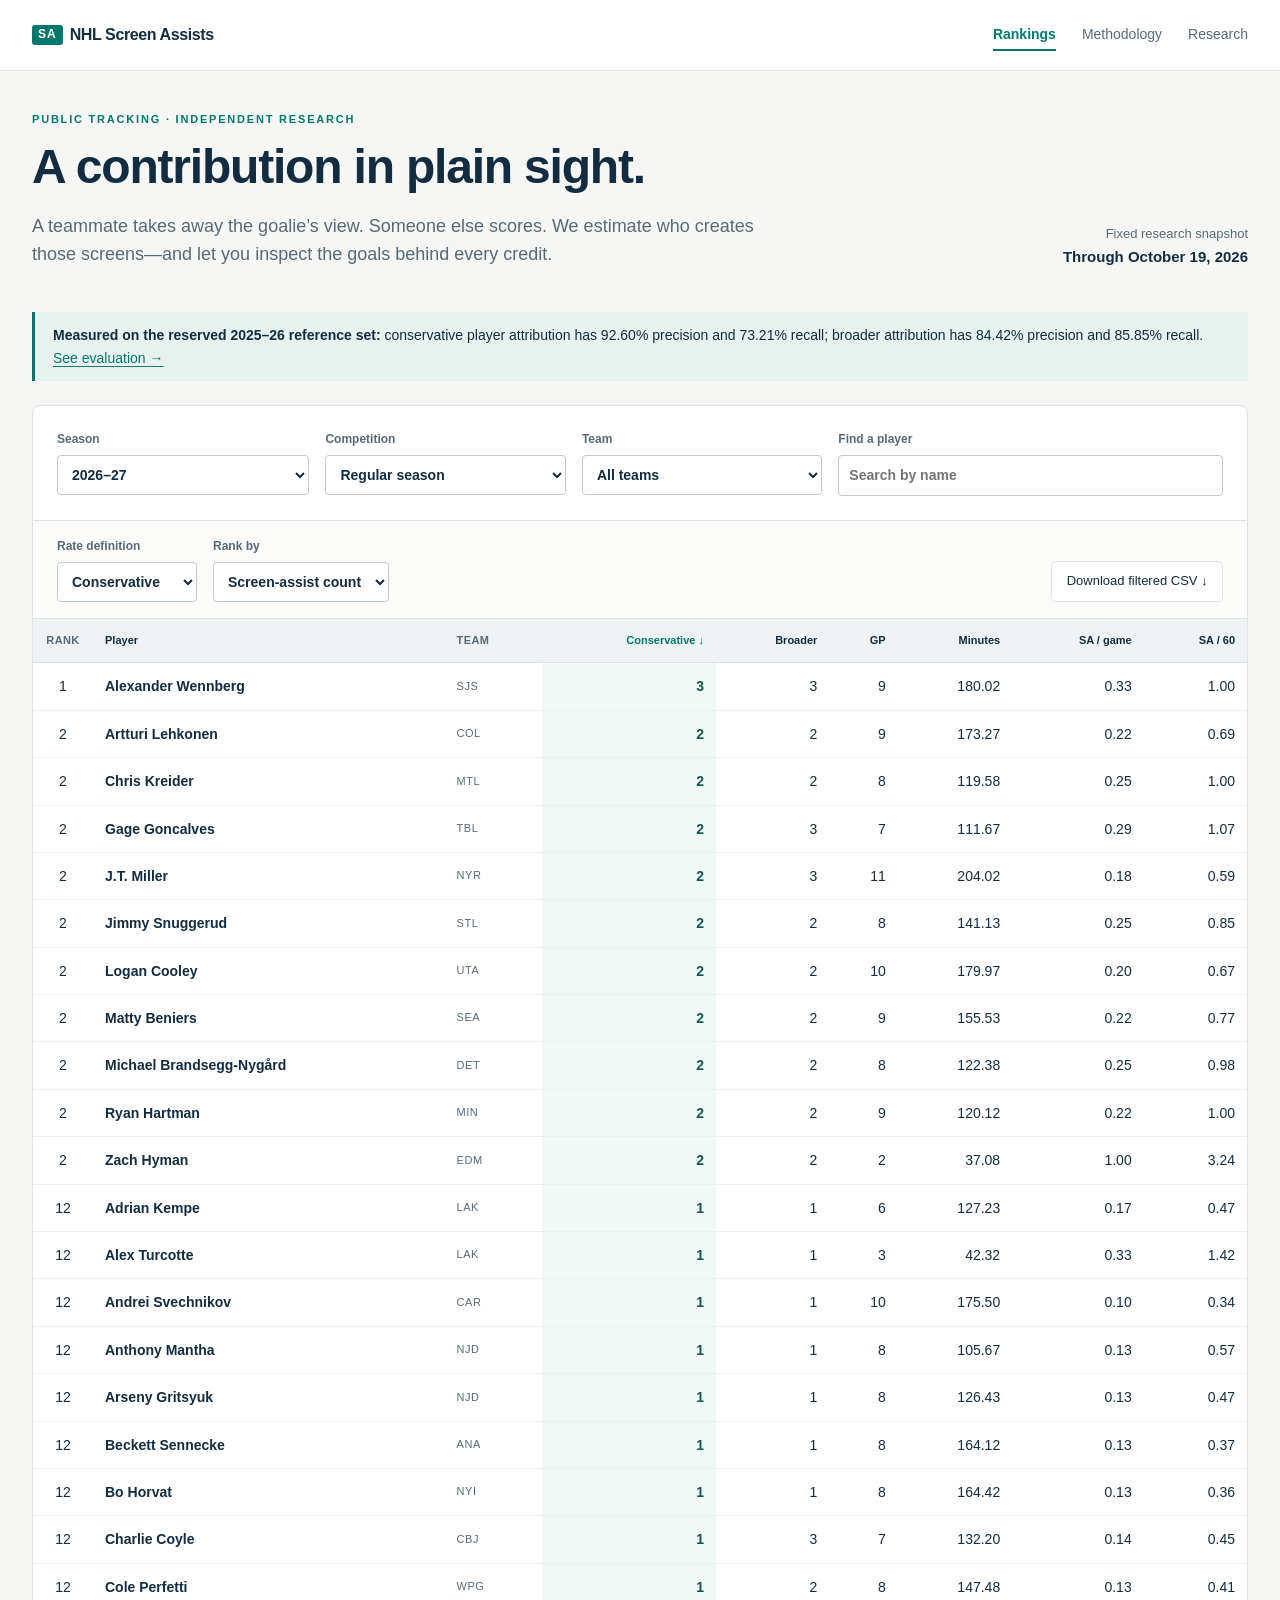
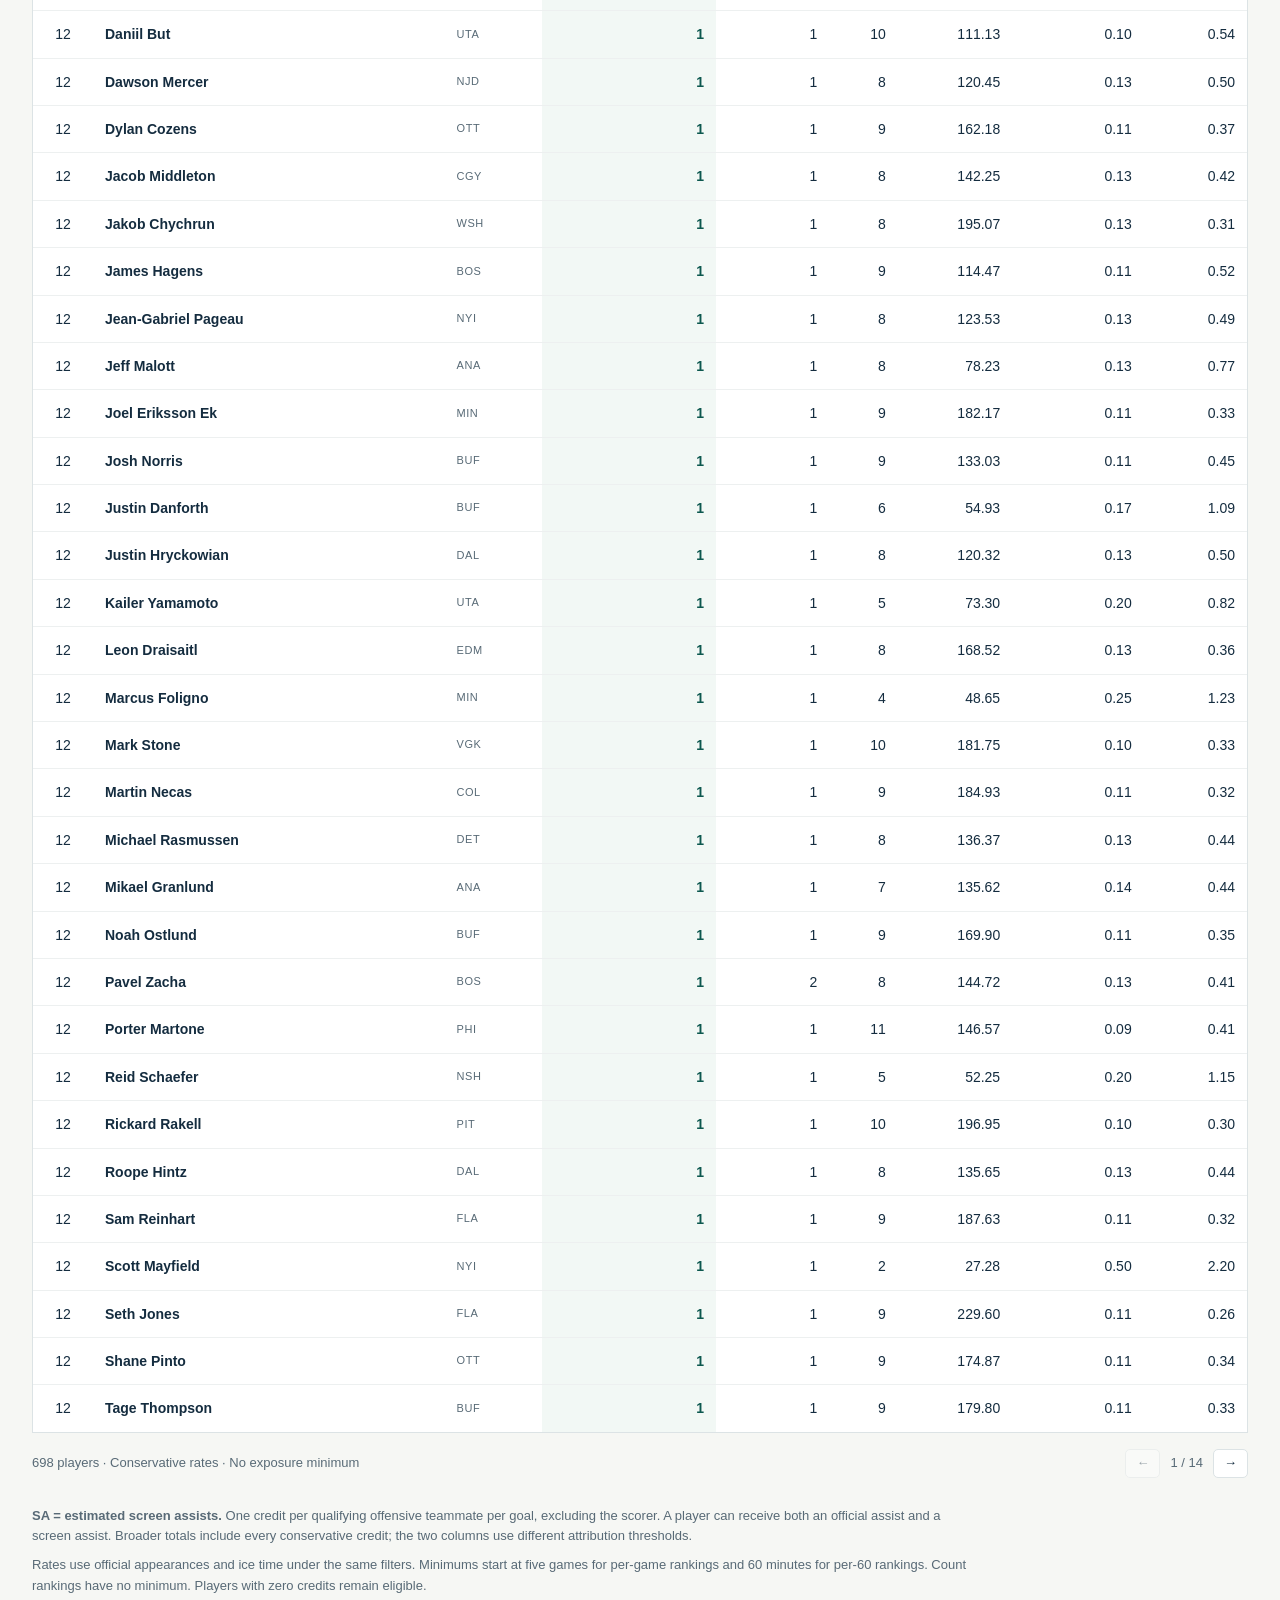
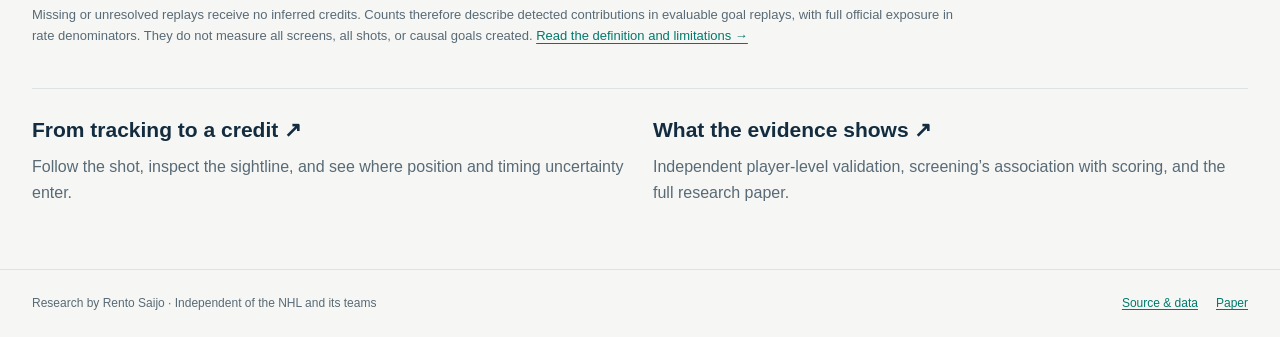
==== docs/index.html @ 74ac610b "Build ranking website" ====
<!doctype html>
<html lang="en">
<head>
  <meta charset="utf-8">
  <meta name="viewport" content="width=device-width, initial-scale=1">
  <title>NHL Screen Assists · Player rankings</title>
  <meta name="description" content="Estimated NHL screen assists, player rankings, animated goal replays, and independent research using public tracking.">
  <link rel="stylesheet" href="assets/style.css">
  <script src="assets/app.js" defer></script>
</head>
<body data-page="rankings">
  <a href="#main" class="skip">Skip to rankings</a>
  <header><div class="nav"><a class="brand" href="index.html"><span>SA</span>NHL Screen Assists</a><nav aria-label="Main"><a href="index.html" aria-current="page">Rankings</a><a href="methodology.html">Methodology</a><a href="research.html">Research</a></nav></div></header>
  <main id="main">
    <div class="hero"><div><p class="eyebrow">Public tracking · Independent research</p><h1>A contribution in plain sight.</h1><p class="intro">A teammate takes away the goalie’s view. Someone else scores. We estimate who creates those screens—and let you inspect the goals behind every credit.</p></div><div class="snapshot">Fixed research snapshot<strong>Through October 19, 2026</strong></div></div>
    <div class="evidence"><p id="performance">Loading measured attribution performance…</p></div>
    <section aria-label="Player rankings">
      <div class="filters">
        <label>Season<select id="season"><option value="20262027">2026–27</option><option value="20252026">2025–26</option><option value="20242025">2024–25</option><option value="20232024">2023–24</option><option value="all">All seasons</option></select></label>
        <label>Competition<select id="phase"><option value="2">Regular season</option><option value="3">Playoffs</option><option value="all">Both</option></select></label>
        <label>Team<select id="team"><option value="all">All teams</option></select></label>
        <label>Find a player<input id="search" type="search" placeholder="Search by name" autocomplete="off"></label>
      </div>
      <div class="ranking-tools">
        <label>Rate definition<select id="definition"><option value="conservative">Conservative</option><option value="broader">Broader</option></select></label>
        <label>Rank by<select id="metric"><option value="count">Screen-assist count</option><option value="per_game">Assists per game</option><option value="per60">Assists per 60 min</option></select></label>
        <label class="exposure-control" id="minimum-control" hidden><span id="minimum-label">Minimum games</span><input id="minimum" type="number" min="0" step="1" value="5"></label>
        <button id="download" class="download" disabled>Download filtered CSV ↓</button>
      </div>
      <div class="table-wrap"><table id="rankings">
        <caption class="skip">Estimated screen-assist rankings. Select a player to explore credited goals.</caption>
        <thead><tr><th scope="col">Rank</th><th scope="col"><button data-sort="name">Player</button></th><th scope="col">Team</th><th scope="col" aria-sort="descending"><button data-sort="conservative">Conservative</button></th><th scope="col"><button data-sort="broader">Broader</button></th><th scope="col"><button data-sort="games">GP</button></th><th scope="col"><button data-sort="seconds">Minutes</button></th><th scope="col"><button data-sort="per_game">SA / game</button></th><th scope="col"><button data-sort="per60">SA / 60</button></th></tr></thead>
        <tbody id="rows"><tr><td colspan="9" class="loading">Loading rankings…</td></tr></tbody>
      </table></div>
      <div class="table-bottom"><span id="result-count" aria-live="polite"></span><div class="pager"><button id="previous" aria-label="Previous page" disabled>←</button><span id="page-number"></span><button id="next" aria-label="Next page" disabled>→</button></div></div>
    </section>
    <div class="notes">
      <p><strong>SA = estimated screen assists.</strong> One credit per qualifying offensive teammate per goal, excluding the scorer. A player can receive both an official assist and a screen assist. Broader totals include every conservative credit; the two columns use different attribution thresholds.</p>
      <p>Rates use official appearances and ice time under the same filters. Minimums start at five games for per-game rankings and 60 minutes for per-60 rankings. Count rankings have no minimum. Players with zero credits remain eligible.</p>
      <p>Missing or unresolved replays receive no inferred credits. Counts therefore describe detected contributions in evaluable goal replays, with full official exposure in rate denominators. They do not measure all screens, all shots, or causal goals created. <a href="methodology.html">Read the definition and limitations →</a></p>
    </div>
    <div class="feature-links"><a href="methodology.html"><strong>From tracking to a credit ↗</strong><span>Follow the shot, inspect the sightline, and see where position and timing uncertainty enter.</span></a><a href="research.html"><strong>What the evidence shows ↗</strong><span>Independent player-level validation, screening’s association with scoring, and the full research paper.</span></a></div>
  </main>
  <footer><div class="footer-inner"><span>Research by Rento Saijo · Independent of the NHL and its teams</span><span><a href="https://github.com/RentoSaijo/NHL_ScreenAssists">Source &amp; data</a><a href="research.html#paper">Paper</a></span></div></footer>
</body>
</html>
---- docs/assets/style.css ----
:root { color-scheme: light; --ink: #142c3f; --muted: #586a76; --teal: #00796c; --pale: #e7f2ee; --line: #dce3e5; --paper: #f6f7f4; --orange: #b2671e; }
* { box-sizing: border-box; }
body { margin: 0; background: var(--paper); color: var(--ink); font: 16px/1.6 -apple-system, BlinkMacSystemFont, 'Segoe UI', sans-serif; }
a { color: var(--teal); text-underline-offset: .2em; }
button, input, select { font: inherit; }
button, select { cursor: pointer; }
button, .button { border: 1px solid var(--line); border-radius: 5px; padding: .55rem .9rem; background: white; color: var(--ink); text-decoration: none; }
button:hover, .button:hover { border-color: var(--teal); background: #f0f8f5; }
button:disabled { opacity: .4; cursor: default; }
:focus-visible { outline: 3px solid #5cae9e; outline-offset: 3px; }
.primary { background: var(--ink); color: white; border-color: var(--ink); }
.primary:hover { background: #244c64; color: white; }
header { border-bottom: 1px solid var(--line); background: white; }
.nav { max-width: 1280px; padding: 19px 32px; margin: auto; display: flex; justify-content: space-between; align-items: center; gap: 24px; }
.brand { text-decoration: none; color: var(--ink); font-weight: 750; letter-spacing: -.4px; white-space: nowrap; }
.brand span { display: inline-block; background: var(--teal); color: white; border-radius: 3px; padding: 0 6px; margin-right: 7px; font-size: 12px; letter-spacing: 1px; vertical-align: 2px; }
nav { display: flex; gap: 26px; }
nav a { color: var(--muted); font-size: 14px; text-decoration: none; padding: 4px 0; }
nav a[aria-current='page'] { color: var(--teal); border-bottom: 2px solid var(--teal); font-weight: 650; }
main { max-width: 1280px; margin: auto; padding: 40px 32px 64px; }
.eyebrow { text-transform: uppercase; letter-spacing: 1.8px; font-size: 11px; font-weight: 750; color: var(--teal); margin: 0 0 10px; }
h1, h2, h3 { line-height: 1.18; letter-spacing: -.025em; }
h1 { font-size: clamp(32px, 4vw, 48px); margin: 0 0 16px; font-weight: 720; }
h2 { font-size: 27px; margin: 44px 0 16px; }
h3 { font-size: 19px; margin: 28px 0 10px; }
p { margin: 0 0 18px; }
.intro { max-width: 740px; font-size: 18px; color: var(--muted); line-height: 1.6; }
.hero { display: flex; justify-content: space-between; align-items: flex-end; gap: 32px; margin-bottom: 25px; }
.snapshot { min-width: 170px; text-align: right; padding-bottom: 18px; color: var(--muted); font-size: 13px; }
.snapshot strong { display: block; color: var(--ink); font-size: 15px; }
.evidence { border-left: 3px solid var(--teal); padding: 12px 18px; background: var(--pale); font-size: 14px; margin: 24px 0; }
.evidence p { margin: 0; }
.filters { display: grid; grid-template-columns: 1.05fr 1fr 1fr 1.6fr; gap: 16px; padding: 24px; background: white; border: 1px solid var(--line); border-radius: 8px 8px 0 0; }
label { display: block; color: var(--muted); font-size: 12px; font-weight: 650; }
input:not([type='range']):not([type='checkbox']), select { display: block; width: 100%; margin-top: 6px; min-height: 40px; padding: 8px 10px; color: var(--ink); background: white; border: 1px solid #becbd1; border-radius: 4px; font-size: 14px; }
.ranking-tools { display: flex; flex-wrap: wrap; align-items: end; gap: 16px; padding: 16px 24px; background: #fcfdfb; border: 1px solid var(--line); border-top: 0; }
.ranking-tools label { min-width: 140px; }
.ranking-tools .exposure-control { min-width: 110px; max-width: 120px; }
.ranking-tools .download { margin-left: auto; font-size: 13px; }
.table-wrap { overflow-x: auto; border: 1px solid var(--line); border-top: 0; background: white; }
table { width: 100%; border-collapse: collapse; white-space: nowrap; font-size: 14px; font-variant-numeric: tabular-nums; }
th { font-size: 11px; letter-spacing: .4px; text-transform: uppercase; text-align: right; background: #eef2f2; color: var(--muted); padding: 13px 12px; border-bottom: 1px solid var(--line); }
th button { padding: 0; background: transparent; border: 0; font: inherit; border-radius: 0; }
th[aria-sort] button { color: var(--teal); }
th[aria-sort='descending'] button::after { content: ' ↓'; }
th[aria-sort='ascending'] button::after { content: ' ↑'; }
th:first-child, td:first-child { text-align: center; width: 60px; }
th:nth-child(2), td:nth-child(2), th:nth-child(3), td:nth-child(3) { text-align: left; }
td { padding: 12px; border-bottom: 1px solid #edf0f0; text-align: right; }
tr:last-child td { border-bottom: 0; }
tbody tr:hover { background: #f6faf8; }
td.credit { background: #f2f8f5; font-weight: 700; color: #0d584f; }
.player-link { color: var(--ink); font-weight: 650; border: 0; padding: 0; background: transparent; text-align: left; }
.player-link:hover { color: var(--teal); background: transparent; text-decoration: underline; }
.team { font-size: 11px; letter-spacing: .5px; color: var(--muted); }
.table-bottom { display: flex; justify-content: space-between; align-items: center; gap: 20px; margin: 16px 0 28px; color: var(--muted); font-size: 13px; }
.pager { display: flex; gap: 10px; align-items: center; white-space: nowrap; }
.pager button { padding: 3px 10px; }
.notes { color: var(--muted); font-size: 13px; max-width: 940px; }
.notes p { margin-bottom: 8px; }
.feature-links { display: grid; grid-template-columns: 1fr 1fr; gap: 26px; margin-top: 42px; padding-top: 24px; border-top: 1px solid var(--line); }
.feature-links a { text-decoration: none; color: var(--ink); }
.feature-links strong { display: block; font-size: 21px; margin-bottom: 7px; }
.feature-links span { color: var(--muted); }
footer { border-top: 1px solid var(--line); padding: 24px 32px; color: var(--muted); font-size: 12px; }
.footer-inner { max-width: 1216px; margin: auto; display: flex; flex-wrap: wrap; gap: 12px 24px; justify-content: space-between; }
.footer-inner a { margin-left: 18px; }
.reading { max-width: 940px; }
.reading .intro { max-width: 800px; }
.reading p, .reading li { line-height: 1.75; }
.reading li { margin: 7px 0; }
.reading figure { margin: 26px 0 38px; background: white; border: 1px solid var(--line); border-radius: 6px; padding: 20px; }
.reading figure img { display: block; width: 100%; height: auto; }
figcaption { color: var(--muted); font-size: 13px; margin-top: 15px; }
.equation { padding: 18px; border-left: 2px solid var(--teal); background: white; font: 18px/1.8 Georgia, serif; text-align: center; overflow-x: auto; }
.steps { display: grid; grid-template-columns: repeat(3, 1fr); gap: 20px; margin: 28px 0; }
.steps div { border-top: 2px solid var(--teal); padding-top: 15px; }
.steps strong { display: block; margin-bottom: 8px; }
.steps p { font-size: 14px; color: var(--muted); }
.stat-row { display: grid; grid-template-columns: repeat(3, 1fr); gap: 24px; margin: 28px 0; border-top: 1px solid var(--line); border-bottom: 1px solid var(--line); padding: 24px 0; }
.stat-row strong { font-size: 32px; display: block; letter-spacing: -1px; line-height: 1.4; }
.stat-row span { display: block; font-size: 13px; color: var(--muted); }
.paper-links { display: flex; flex-wrap: wrap; gap: 12px; margin: 25px 0; }
.compact th, .compact td { white-space: normal; text-transform: none; letter-spacing: 0; text-align: left; font-size: 13px; }
.compact th:first-child, .compact td:first-child { width: auto; }
details { border-top: 1px solid var(--line); padding: 18px 0; }
summary { cursor: pointer; font-weight: 650; }
details > p, details > div { margin-top: 14px; }
.loading, .error { padding: 36px 20px; text-align: center; color: var(--muted); }
.error { color: #9d3d32; }
[hidden] { display: none !important; }
dialog { width: min(1180px, calc(100% - 36px)); max-height: calc(100dvh - 40px); border: 0; padding: 0; border-radius: 10px; color: var(--ink); box-shadow: 0 20px 80px #142c3f55; }
dialog::backdrop { background: #0a1b29b8; }
.dialog-head { display: flex; justify-content: space-between; align-items: start; gap: 18px; padding: 22px 26px 16px; border-bottom: 1px solid var(--line); }
.dialog-head h2 { margin: 0 0 5px; font-size: 26px; }
.dialog-head p { font-size: 13px; color: var(--muted); margin: 0; }
.close { font-size: 22px; line-height: 1; padding: 7px 11px; }
.explorer { display: grid; grid-template-columns: 300px 1fr; min-height: 480px; }
.goal-list { max-height: 650px; overflow: auto; border-right: 1px solid var(--line); padding: 10px; }
.goal-item { display: block; width: 100%; text-align: left; border: 0; padding: 12px; font-size: 13px; margin-bottom: 4px; }
.goal-item[aria-pressed='true'] { background: var(--pale); box-shadow: inset 3px 0 var(--teal); }
.goal-item strong { display: block; font-size: 14px; margin-bottom: 4px; }
.goal-item span { display: block; color: var(--muted); }
.badge { display: inline-block !important; border-radius: 3px; font-size: 10px; padding: 1px 5px; background: #e3efea; color: #136657 !important; margin-top: 5px; font-weight: 650; }
.badge.broad { background: #fcf0da; color: #92551c !important; }
.replay { padding: 18px 24px 24px; min-width: 0; }
.replay h3 { font-size: 17px; margin: 0 0 2px; }
.replay-subtitle { font-size: 12px; color: var(--muted); margin-bottom: 10px; }
.canvas-frame { background: #f8faf9; border: 1px solid var(--line); border-radius: 6px; overflow: hidden; }
canvas { display: block; width: 100%; aspect-ratio: 1.55; }
.controls { display: flex; align-items: center; gap: 12px; margin-top: 14px; }
.controls button { min-width: 64px; padding: 5px 8px; font-size: 13px; }
.controls input[type='range'] { flex: 1; min-width: 40px; accent-color: var(--teal); }
.controls select { width: 72px; min-height: 32px; margin: 0; padding: 4px; font-size: 12px; }
.replay-options { display: flex; align-items: center; justify-content: space-between; gap: 14px; margin-top: 12px; }
.replay-options label { font-size: 12px; display: inline-flex; align-items: center; gap: 5px; }
.replay-time { font-size: 12px; font-variant-numeric: tabular-nums; }
.legend { display: flex; flex-wrap: wrap; gap: 8px 18px; font-size: 11px; color: var(--muted); margin: 12px 0 9px; }
.legend i { display: inline-block; width: 8px; height: 8px; border-radius: 50%; margin-right: 5px; background: var(--teal); }
.legend .selected { background: var(--orange); }
.legend .defender { background: #85959f; }
.legend .puck { background: #101b23; }
.replay-caption { font-size: 11px; color: var(--muted); line-height: 1.6; margin-bottom: 10px; }
.replay-links { display: flex; gap: 18px; font-size: 12px; }
.example-buttons { display: flex; flex-wrap: wrap; gap: 10px; margin: 22px 0; }
.example-buttons button { text-align: left; font-size: 14px; }
.skip { position: absolute; left: 15px; top: -100px; background: white; padding: 8px; z-index: 20; }
.skip:focus { top: 10px; }
@media (max-width: 800px) {
  .nav { padding: 16px 20px; flex-wrap: wrap; gap: 10px; }
  nav { gap: 22px; }
  main { padding: 30px 20px 45px; }
  .hero { display: block; }
  .snapshot { text-align: left; padding: 0; margin: 8px 0 22px; }
  .snapshot strong { display: inline; margin-left: 8px; }
  .filters { grid-template-columns: 1fr 1fr; padding: 18px; gap: 14px; }
  .ranking-tools { padding: 15px 18px; gap: 12px; }
  .ranking-tools label { min-width: 130px; flex: 1; }
  .ranking-tools .download { margin-left: 0; }
  .explorer { grid-template-columns: 1fr; }
  .goal-list { max-height: 190px; border-right: 0; border-bottom: 1px solid var(--line); display: flex; gap: 5px; overflow-x: auto; }
  .goal-item { min-width: 220px; max-width: 260px; }
  .replay { padding: 16px; }
  .dialog-head { padding: 18px; }
  dialog { width: calc(100% - 16px); max-height: calc(100dvh - 20px); }
  .steps { grid-template-columns: 1fr; gap: 8px; }
  .stat-row { gap: 15px; }
  .stat-row strong { font-size: 26px; }
  .feature-links { grid-template-columns: 1fr; gap: 25px; }
}
@media (max-width: 480px) {
  h1 { font-size: 34px; }
  .intro { font-size: 16px; }
  .nav { gap: 12px; }
  nav { width: 100%; }
  .filters { gap: 12px; padding: 14px; }
  .filters label:last-child { grid-column: 1 / -1; }
  .table-bottom { align-items: start; flex-direction: column; gap: 10px; }
  th, td { padding: 12px 10px; }
  th:nth-child(2), td:nth-child(2) { position: sticky; left: 0; background: white; z-index: 1; }
  th:nth-child(2) { background: #eef2f2; }
  .stat-row { grid-template-columns: 1fr; gap: 14px; }
  .stat-row strong { display: inline; margin-right: 12px; }
  .stat-row span { display: inline; }
  .reading figure { padding: 8px; }
  canvas { aspect-ratio: 1.12; }
  .controls { gap: 6px; }
  .replay-options { flex-wrap: wrap; gap: 6px; }
}
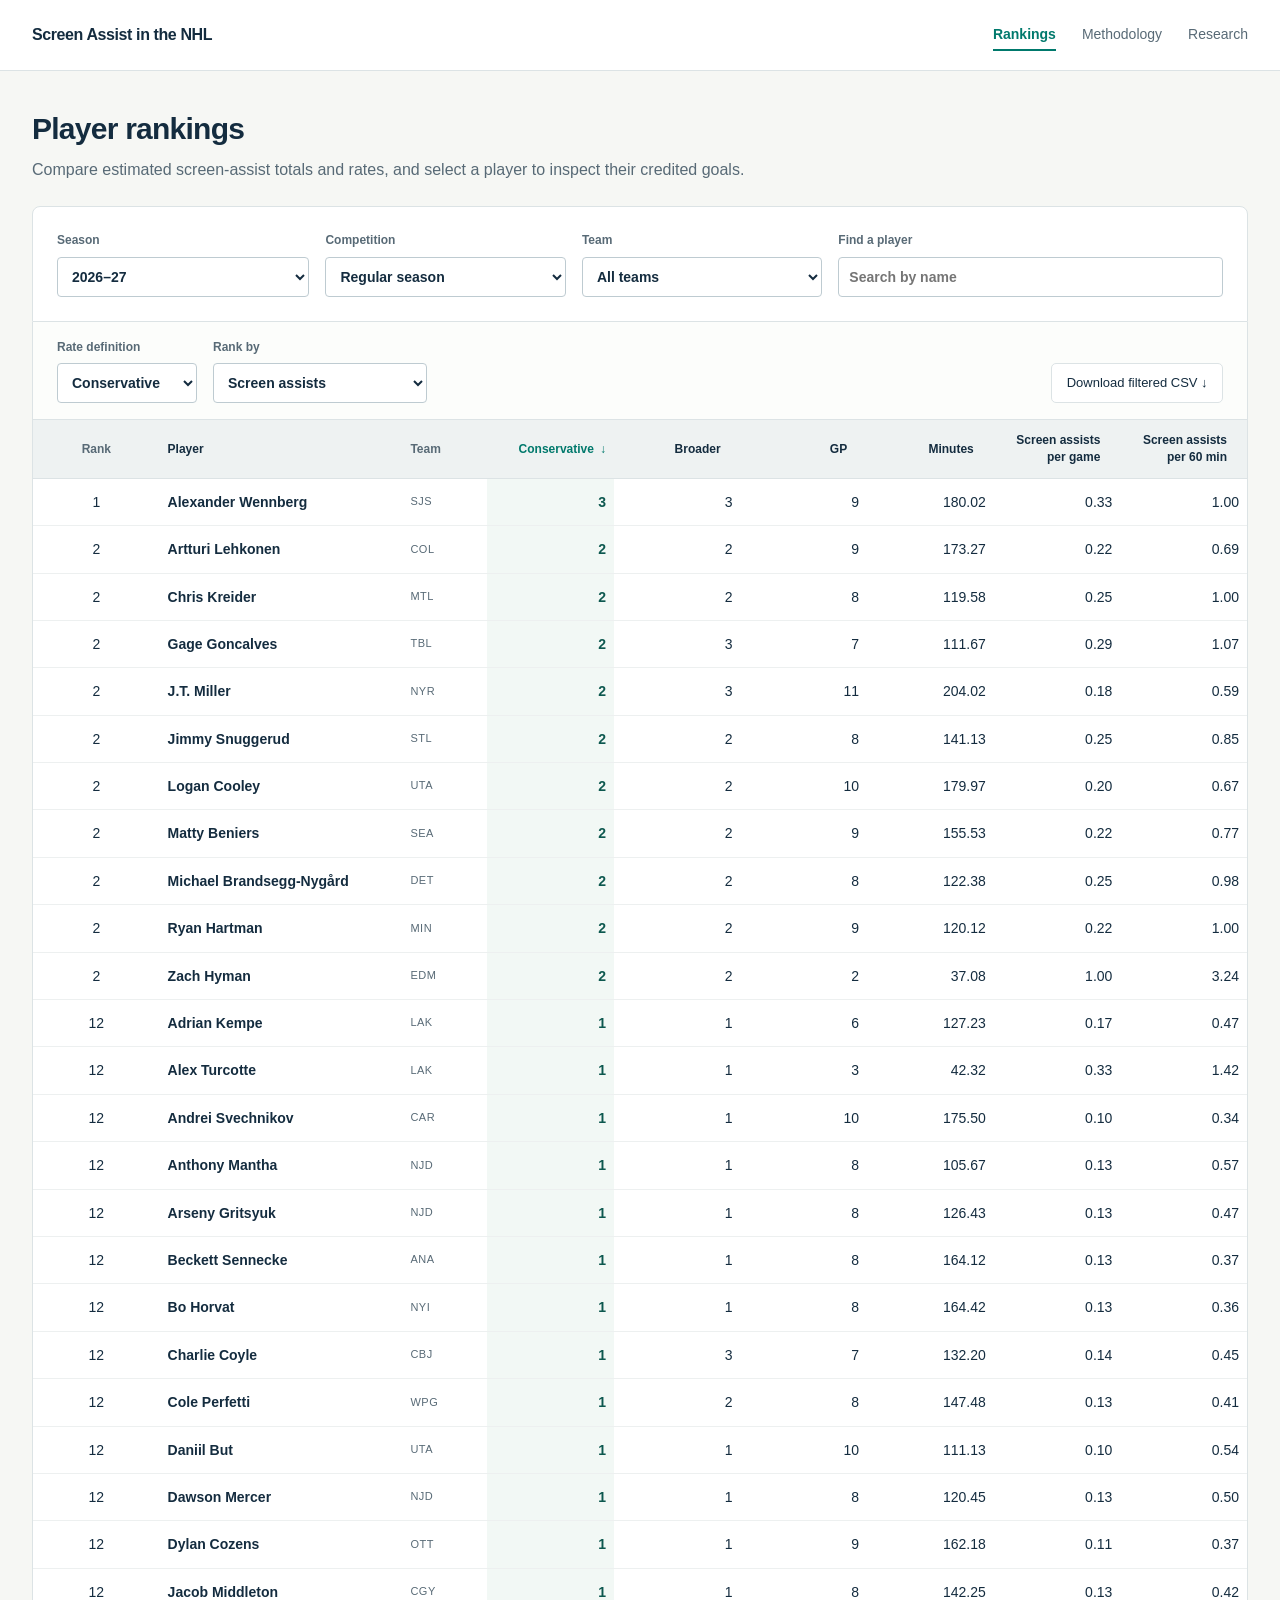
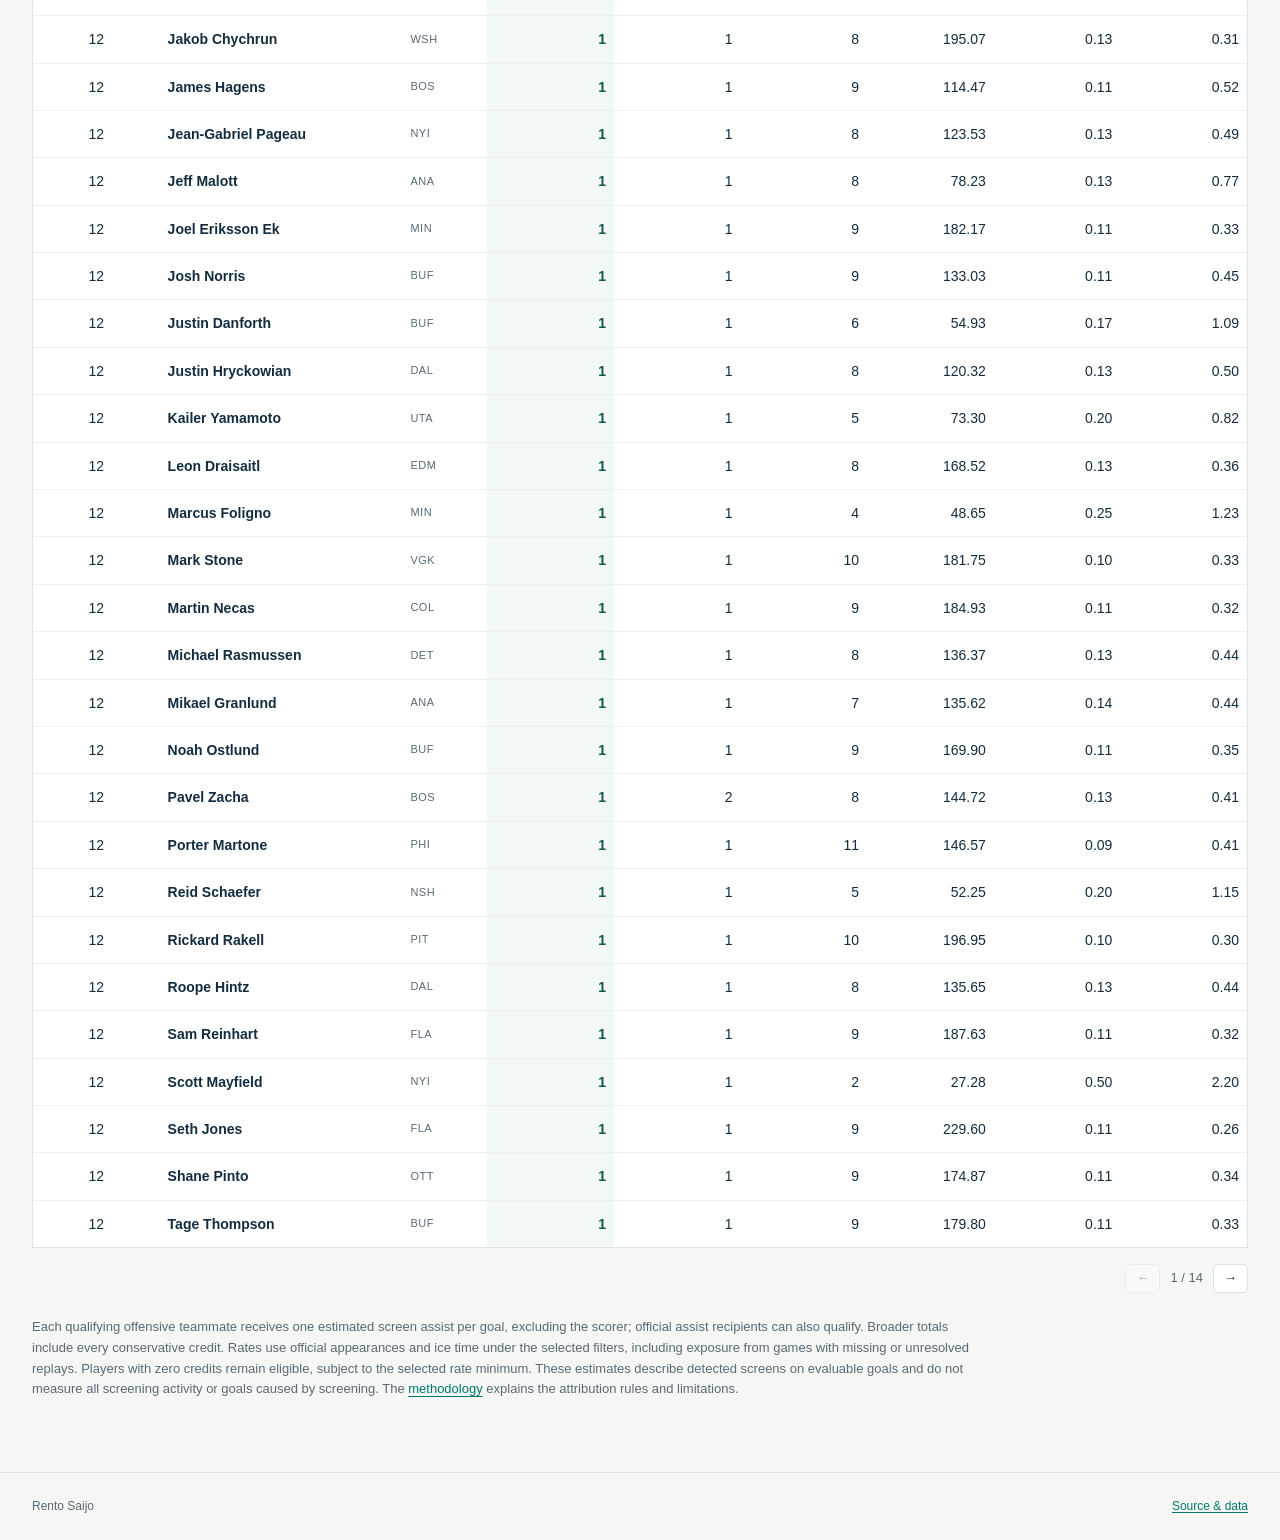
==== commit 2384c915: "Simplify website presentation" ====
--- a/docs/index.html
+++ b/docs/index.html
@@ -3,17 +3,17 @@
 <head>
   <meta charset="utf-8">
   <meta name="viewport" content="width=device-width, initial-scale=1">
-  <title>NHL Screen Assists · Player rankings</title>
-  <meta name="description" content="Estimated NHL screen assists, player rankings, animated goal replays, and independent research using public tracking.">
+  <title>Player rankings · Screen Assist in the NHL</title>
+  <meta name="description" content="Estimated NHL screen assists with conservative and broader totals, playing-time rates, and animated goal replays.">
   <link rel="stylesheet" href="assets/style.css">
   <script src="assets/app.js" defer></script>
 </head>
 <body data-page="rankings">
   <a href="#main" class="skip">Skip to rankings</a>
-  <header><div class="nav"><a class="brand" href="index.html"><span>SA</span>NHL Screen Assists</a><nav aria-label="Main"><a href="index.html" aria-current="page">Rankings</a><a href="methodology.html">Methodology</a><a href="research.html">Research</a></nav></div></header>
+  <header><div class="nav"><a class="brand" href="index.html">Screen Assist in the NHL</a><nav aria-label="Main"><a href="index.html" aria-current="page">Rankings</a><a href="methodology.html">Methodology</a><a href="research.html">Research</a></nav></div></header>
   <main id="main">
-    <div class="hero"><div><p class="eyebrow">Public tracking · Independent research</p><h1>A contribution in plain sight.</h1><p class="intro">A teammate takes away the goalie’s view. Someone else scores. We estimate who creates those screens—and let you inspect the goals behind every credit.</p></div><div class="snapshot">Fixed research snapshot<strong>Through October 19, 2026</strong></div></div>
-    <div class="evidence"><p id="performance">Loading measured attribution performance…</p></div>
+    <h1>Player rankings</h1>
+    <p class="intro">Compare estimated screen-assist totals and rates, and select a player to inspect their credited goals.</p>
     <section aria-label="Player rankings">
       <div class="filters">
         <label>Season<select id="season"><option value="20262027">2026–27</option><option value="20252026">2025–26</option><option value="20242025">2024–25</option><option value="20232024">2023–24</option><option value="all">All seasons</option></select></label>
@@ -23,24 +23,22 @@
       </div>
       <div class="ranking-tools">
         <label>Rate definition<select id="definition"><option value="conservative">Conservative</option><option value="broader">Broader</option></select></label>
-        <label>Rank by<select id="metric"><option value="count">Screen-assist count</option><option value="per_game">Assists per game</option><option value="per60">Assists per 60 min</option></select></label>
+        <label>Rank by<select id="metric"><option value="count">Screen assists</option><option value="per_game">Screen assists per game</option><option value="per60">Screen assists per 60 min</option></select></label>
         <label class="exposure-control" id="minimum-control" hidden><span id="minimum-label">Minimum games</span><input id="minimum" type="number" min="0" step="1" value="5"></label>
         <button id="download" class="download" disabled>Download filtered CSV ↓</button>
       </div>
       <div class="table-wrap"><table id="rankings">
         <caption class="skip">Estimated screen-assist rankings. Select a player to explore credited goals.</caption>
-        <thead><tr><th scope="col">Rank</th><th scope="col"><button data-sort="name">Player</button></th><th scope="col">Team</th><th scope="col" aria-sort="descending"><button data-sort="conservative">Conservative</button></th><th scope="col"><button data-sort="broader">Broader</button></th><th scope="col"><button data-sort="games">GP</button></th><th scope="col"><button data-sort="seconds">Minutes</button></th><th scope="col"><button data-sort="per_game">SA / game</button></th><th scope="col"><button data-sort="per60">SA / 60</button></th></tr></thead>
+        <colgroup><col class="numeric-column"><col class="player-column"><col class="team-column"><col span="6" class="numeric-column"></colgroup>
+        <thead><tr><th scope="col">Rank</th><th scope="col"><button data-sort="name">Player</button></th><th scope="col">Team</th><th scope="col" aria-sort="descending"><button data-sort="conservative">Conservative</button></th><th scope="col"><button data-sort="broader">Broader</button></th><th scope="col"><button data-sort="games" aria-label="Games played">GP</button></th><th scope="col"><button data-sort="seconds">Minutes</button></th><th scope="col"><button data-sort="per_game">Screen assists<br>per game</button></th><th scope="col"><button data-sort="per60">Screen assists<br>per 60 min</button></th></tr></thead>
         <tbody id="rows"><tr><td colspan="9" class="loading">Loading rankings…</td></tr></tbody>
       </table></div>
-      <div class="table-bottom"><span id="result-count" aria-live="polite"></span><div class="pager"><button id="previous" aria-label="Previous page" disabled>←</button><span id="page-number"></span><button id="next" aria-label="Next page" disabled>→</button></div></div>
+      <div class="table-bottom"><div class="pager"><button id="previous" aria-label="Previous page" disabled>←</button><span id="page-number" aria-live="polite"></span><button id="next" aria-label="Next page" disabled>→</button></div></div>
     </section>
     <div class="notes">
-      <p><strong>SA = estimated screen assists.</strong> One credit per qualifying offensive teammate per goal, excluding the scorer. A player can receive both an official assist and a screen assist. Broader totals include every conservative credit; the two columns use different attribution thresholds.</p>
-      <p>Rates use official appearances and ice time under the same filters. Minimums start at five games for per-game rankings and 60 minutes for per-60 rankings. Count rankings have no minimum. Players with zero credits remain eligible.</p>
-      <p>Missing or unresolved replays receive no inferred credits. Counts therefore describe detected contributions in evaluable goal replays, with full official exposure in rate denominators. They do not measure all screens, all shots, or causal goals created. <a href="methodology.html">Read the definition and limitations →</a></p>
+      <p>Each qualifying offensive teammate receives one estimated screen assist per goal, excluding the scorer; official assist recipients can also qualify. Broader totals include every conservative credit. Rates use official appearances and ice time under the selected filters, including exposure from games with missing or unresolved replays. Players with zero credits remain eligible, subject to the selected rate minimum. These estimates describe detected screens on evaluable goals and do not measure all screening activity or goals caused by screening. The <a href="methodology.html">methodology</a> explains the attribution rules and limitations.</p>
     </div>
-    <div class="feature-links"><a href="methodology.html"><strong>From tracking to a credit ↗</strong><span>Follow the shot, inspect the sightline, and see where position and timing uncertainty enter.</span></a><a href="research.html"><strong>What the evidence shows ↗</strong><span>Independent player-level validation, screening’s association with scoring, and the full research paper.</span></a></div>
   </main>
-  <footer><div class="footer-inner"><span>Research by Rento Saijo · Independent of the NHL and its teams</span><span><a href="https://github.com/RentoSaijo/NHL_ScreenAssists">Source &amp; data</a><a href="research.html#paper">Paper</a></span></div></footer>
+  <footer><div class="footer-inner"><span>Rento Saijo</span><a href="https://github.com/RentoSaijo/NHL_ScreenAssists">Source &amp; data</a></div></footer>
 </body>
 </html>
--- a/docs/assets/style.css
+++ b/docs/assets/style.css
@@ -13,23 +13,18 @@
 header { border-bottom: 1px solid var(--line); background: white; }
 .nav { max-width: 1280px; padding: 19px 32px; margin: auto; display: flex; justify-content: space-between; align-items: center; gap: 24px; }
 .brand { text-decoration: none; color: var(--ink); font-weight: 750; letter-spacing: -.4px; white-space: nowrap; }
-.brand span { display: inline-block; background: var(--teal); color: white; border-radius: 3px; padding: 0 6px; margin-right: 7px; font-size: 12px; letter-spacing: 1px; vertical-align: 2px; }
 nav { display: flex; gap: 26px; }
 nav a { color: var(--muted); font-size: 14px; text-decoration: none; padding: 4px 0; }
 nav a[aria-current='page'] { color: var(--teal); border-bottom: 2px solid var(--teal); font-weight: 650; }
 main { max-width: 1280px; margin: auto; padding: 40px 32px 64px; }
-.eyebrow { text-transform: uppercase; letter-spacing: 1.8px; font-size: 11px; font-weight: 750; color: var(--teal); margin: 0 0 10px; }
 h1, h2, h3 { line-height: 1.18; letter-spacing: -.025em; }
-h1 { font-size: clamp(32px, 4vw, 48px); margin: 0 0 16px; font-weight: 720; }
+h1 { font-size: clamp(28px, 3vw, 36px); margin: 0 0 16px; font-weight: 720; }
 h2 { font-size: 27px; margin: 44px 0 16px; }
 h3 { font-size: 19px; margin: 28px 0 10px; }
 p { margin: 0 0 18px; }
 .intro { max-width: 740px; font-size: 18px; color: var(--muted); line-height: 1.6; }
-.hero { display: flex; justify-content: space-between; align-items: flex-end; gap: 32px; margin-bottom: 25px; }
-.snapshot { min-width: 170px; text-align: right; padding-bottom: 18px; color: var(--muted); font-size: 13px; }
-.snapshot strong { display: block; color: var(--ink); font-size: 15px; }
-.evidence { border-left: 3px solid var(--teal); padding: 12px 18px; background: var(--pale); font-size: 14px; margin: 24px 0; }
-.evidence p { margin: 0; }
+body[data-page='rankings'] h1 { font-size: 30px; margin-bottom: 10px; }
+body[data-page='rankings'] .intro { font-size: 16px; max-width: none; margin-bottom: 24px; }
 .filters { display: grid; grid-template-columns: 1.05fr 1fr 1fr 1.6fr; gap: 16px; padding: 24px; background: white; border: 1px solid var(--line); border-radius: 8px 8px 0 0; }
 label { display: block; color: var(--muted); font-size: 12px; font-weight: 650; }
 input:not([type='range']):not([type='checkbox']), select { display: block; width: 100%; margin-top: 6px; min-height: 40px; padding: 8px 10px; color: var(--ink); background: white; border: 1px solid #becbd1; border-radius: 4px; font-size: 14px; }
@@ -42,29 +37,33 @@
 th { font-size: 11px; letter-spacing: .4px; text-transform: uppercase; text-align: right; background: #eef2f2; color: var(--muted); padding: 13px 12px; border-bottom: 1px solid var(--line); }
 th button { padding: 0; background: transparent; border: 0; font: inherit; border-radius: 0; }
 th[aria-sort] button { color: var(--teal); }
-th[aria-sort='descending'] button::after { content: ' ↓'; }
-th[aria-sort='ascending'] button::after { content: ' ↑'; }
-th:first-child, td:first-child { text-align: center; width: 60px; }
+th[aria-sort='descending'] button::after { content: '↓'; }
+th[aria-sort='ascending'] button::after { content: '↑'; }
+th:first-child, td:first-child { text-align: center; }
 th:nth-child(2), td:nth-child(2), th:nth-child(3), td:nth-child(3) { text-align: left; }
 td { padding: 12px; border-bottom: 1px solid #edf0f0; text-align: right; }
 tr:last-child td { border-bottom: 0; }
 tbody tr:hover { background: #f6faf8; }
-td.credit { background: #f2f8f5; font-weight: 700; color: #0d584f; }
+td.sorted { background: #f2f8f5; font-weight: 700; color: #0d584f; }
+#rankings { table-layout: fixed; min-width: 1100px; }
+#rankings .numeric-column { width: calc(73% / 7); }
+#rankings .player-column { width: 20%; }
+#rankings .team-column { width: 7%; }
+#rankings th, #rankings td { padding: 12px 8px; }
+#rankings th { white-space: nowrap; text-transform: none; letter-spacing: 0; font-size: 12px; line-height: 1.4; }
+#rankings th button { position: relative; padding-right: 12px; text-align: inherit; max-width: 100%; }
+#rankings th button::after { position: absolute; right: 0; top: 50%; transform: translateY(-50%); }
+#rankings .team { white-space: normal; overflow-wrap: anywhere; }
 .player-link { color: var(--ink); font-weight: 650; border: 0; padding: 0; background: transparent; text-align: left; }
 .player-link:hover { color: var(--teal); background: transparent; text-decoration: underline; }
 .team { font-size: 11px; letter-spacing: .5px; color: var(--muted); }
-.table-bottom { display: flex; justify-content: space-between; align-items: center; gap: 20px; margin: 16px 0 28px; color: var(--muted); font-size: 13px; }
+.table-bottom { display: flex; justify-content: flex-end; align-items: center; margin: 16px 0 24px; color: var(--muted); font-size: 13px; }
 .pager { display: flex; gap: 10px; align-items: center; white-space: nowrap; }
 .pager button { padding: 3px 10px; }
 .notes { color: var(--muted); font-size: 13px; max-width: 940px; }
 .notes p { margin-bottom: 8px; }
-.feature-links { display: grid; grid-template-columns: 1fr 1fr; gap: 26px; margin-top: 42px; padding-top: 24px; border-top: 1px solid var(--line); }
-.feature-links a { text-decoration: none; color: var(--ink); }
-.feature-links strong { display: block; font-size: 21px; margin-bottom: 7px; }
-.feature-links span { color: var(--muted); }
 footer { border-top: 1px solid var(--line); padding: 24px 32px; color: var(--muted); font-size: 12px; }
 .footer-inner { max-width: 1216px; margin: auto; display: flex; flex-wrap: wrap; gap: 12px 24px; justify-content: space-between; }
-.footer-inner a { margin-left: 18px; }
 .reading { max-width: 940px; }
 .reading .intro { max-width: 800px; }
 .reading p, .reading li { line-height: 1.75; }
@@ -73,10 +72,6 @@
 .reading figure img { display: block; width: 100%; height: auto; }
 figcaption { color: var(--muted); font-size: 13px; margin-top: 15px; }
 .equation { padding: 18px; border-left: 2px solid var(--teal); background: white; font: 18px/1.8 Georgia, serif; text-align: center; overflow-x: auto; }
-.steps { display: grid; grid-template-columns: repeat(3, 1fr); gap: 20px; margin: 28px 0; }
-.steps div { border-top: 2px solid var(--teal); padding-top: 15px; }
-.steps strong { display: block; margin-bottom: 8px; }
-.steps p { font-size: 14px; color: var(--muted); }
 .stat-row { display: grid; grid-template-columns: repeat(3, 1fr); gap: 24px; margin: 28px 0; border-top: 1px solid var(--line); border-bottom: 1px solid var(--line); padding: 24px 0; }
 .stat-row strong { font-size: 32px; display: block; letter-spacing: -1px; line-height: 1.4; }
 .stat-row span { display: block; font-size: 13px; color: var(--muted); }
@@ -130,9 +125,6 @@
   .nav { padding: 16px 20px; flex-wrap: wrap; gap: 10px; }
   nav { gap: 22px; }
   main { padding: 30px 20px 45px; }
-  .hero { display: block; }
-  .snapshot { text-align: left; padding: 0; margin: 8px 0 22px; }
-  .snapshot strong { display: inline; margin-left: 8px; }
   .filters { grid-template-columns: 1fr 1fr; padding: 18px; gap: 14px; }
   .ranking-tools { padding: 15px 18px; gap: 12px; }
   .ranking-tools label { min-width: 130px; flex: 1; }
@@ -143,22 +135,20 @@
   .replay { padding: 16px; }
   .dialog-head { padding: 18px; }
   dialog { width: calc(100% - 16px); max-height: calc(100dvh - 20px); }
-  .steps { grid-template-columns: 1fr; gap: 8px; }
   .stat-row { gap: 15px; }
   .stat-row strong { font-size: 26px; }
-  .feature-links { grid-template-columns: 1fr; gap: 25px; }
 }
 @media (max-width: 480px) {
-  h1 { font-size: 34px; }
+  h1 { font-size: 28px; }
   .intro { font-size: 16px; }
   .nav { gap: 12px; }
   nav { width: 100%; }
   .filters { gap: 12px; padding: 14px; }
   .filters label:last-child { grid-column: 1 / -1; }
-  .table-bottom { align-items: start; flex-direction: column; gap: 10px; }
   th, td { padding: 12px 10px; }
-  th:nth-child(2), td:nth-child(2) { position: sticky; left: 0; background: white; z-index: 1; }
-  th:nth-child(2) { background: #eef2f2; }
+  #rankings th:nth-child(2), #rankings td:nth-child(2) { position: sticky; left: 0; background: white; z-index: 1; }
+  #rankings th:nth-child(2) { background: #eef2f2; }
+  #rankings td:nth-child(2).sorted { background: #f2f8f5; }
   .stat-row { grid-template-columns: 1fr; gap: 14px; }
   .stat-row strong { display: inline; margin-right: 12px; }
   .stat-row span { display: inline; }
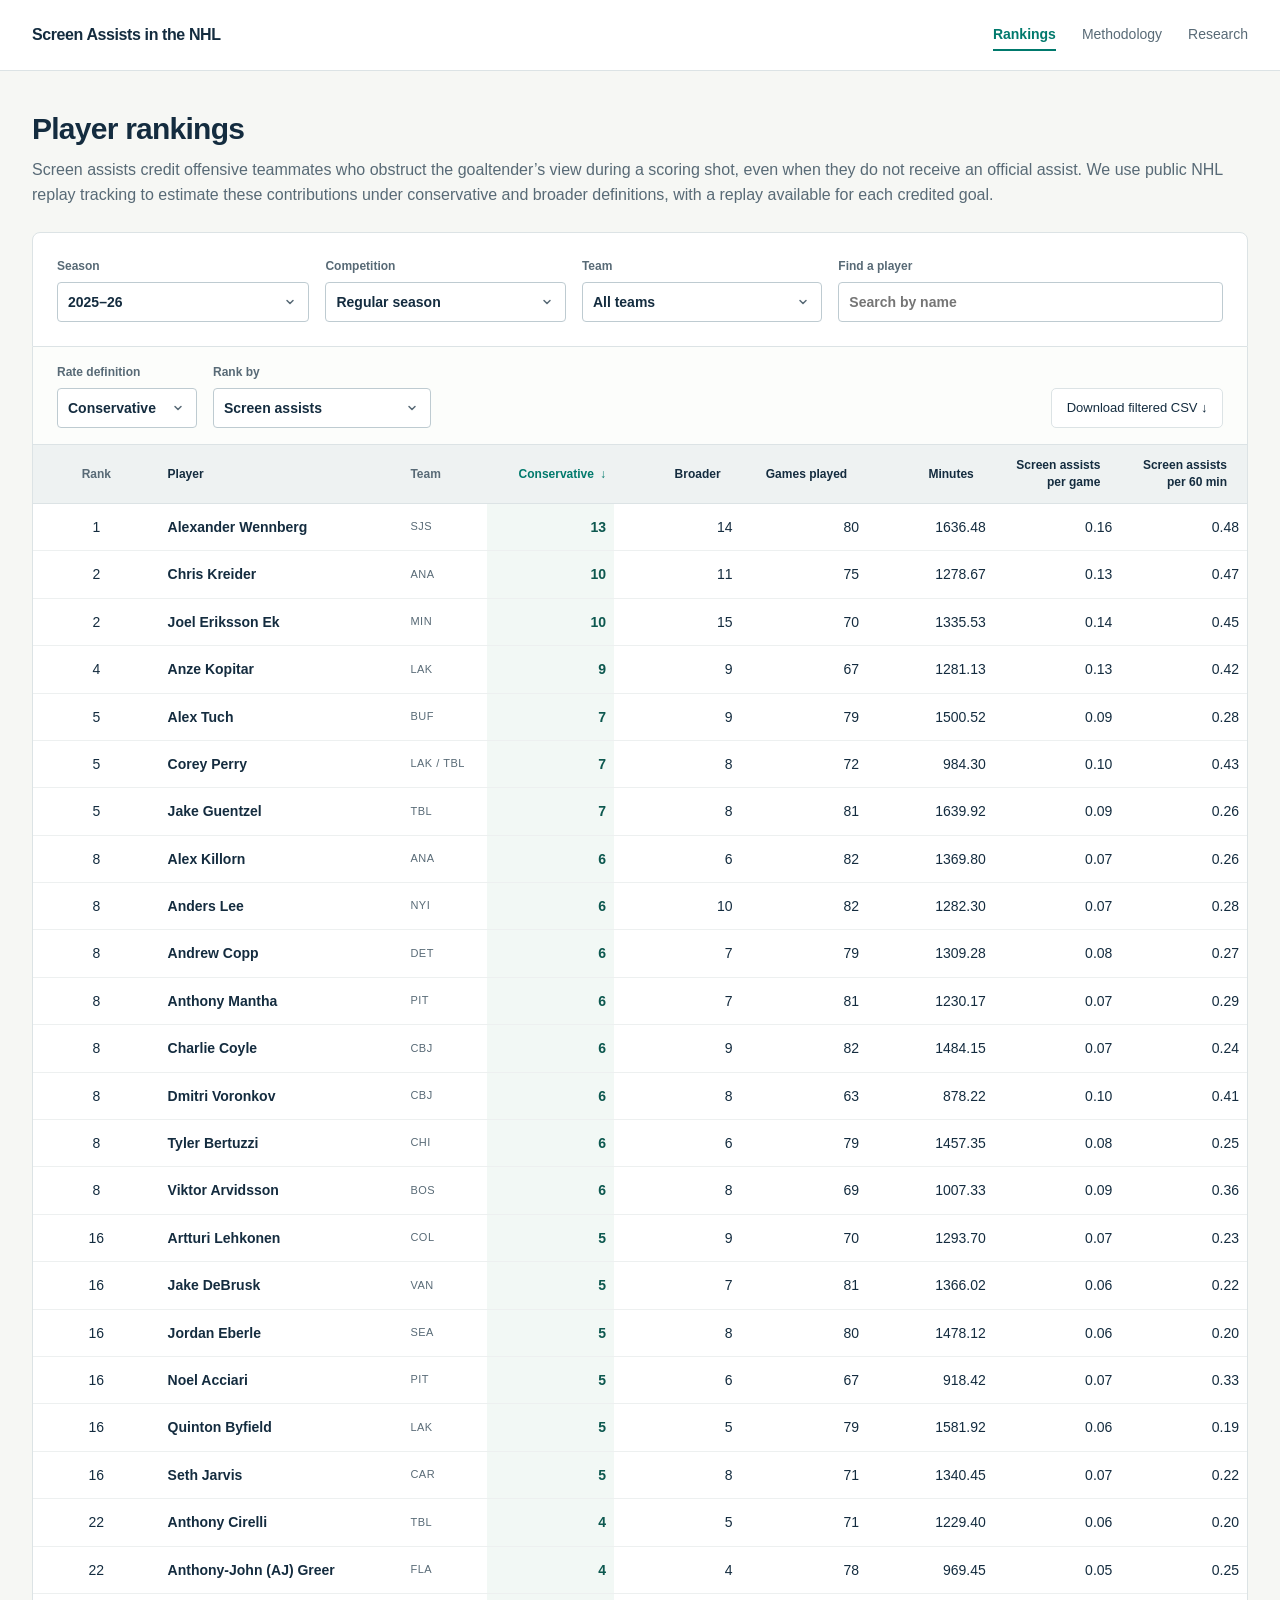
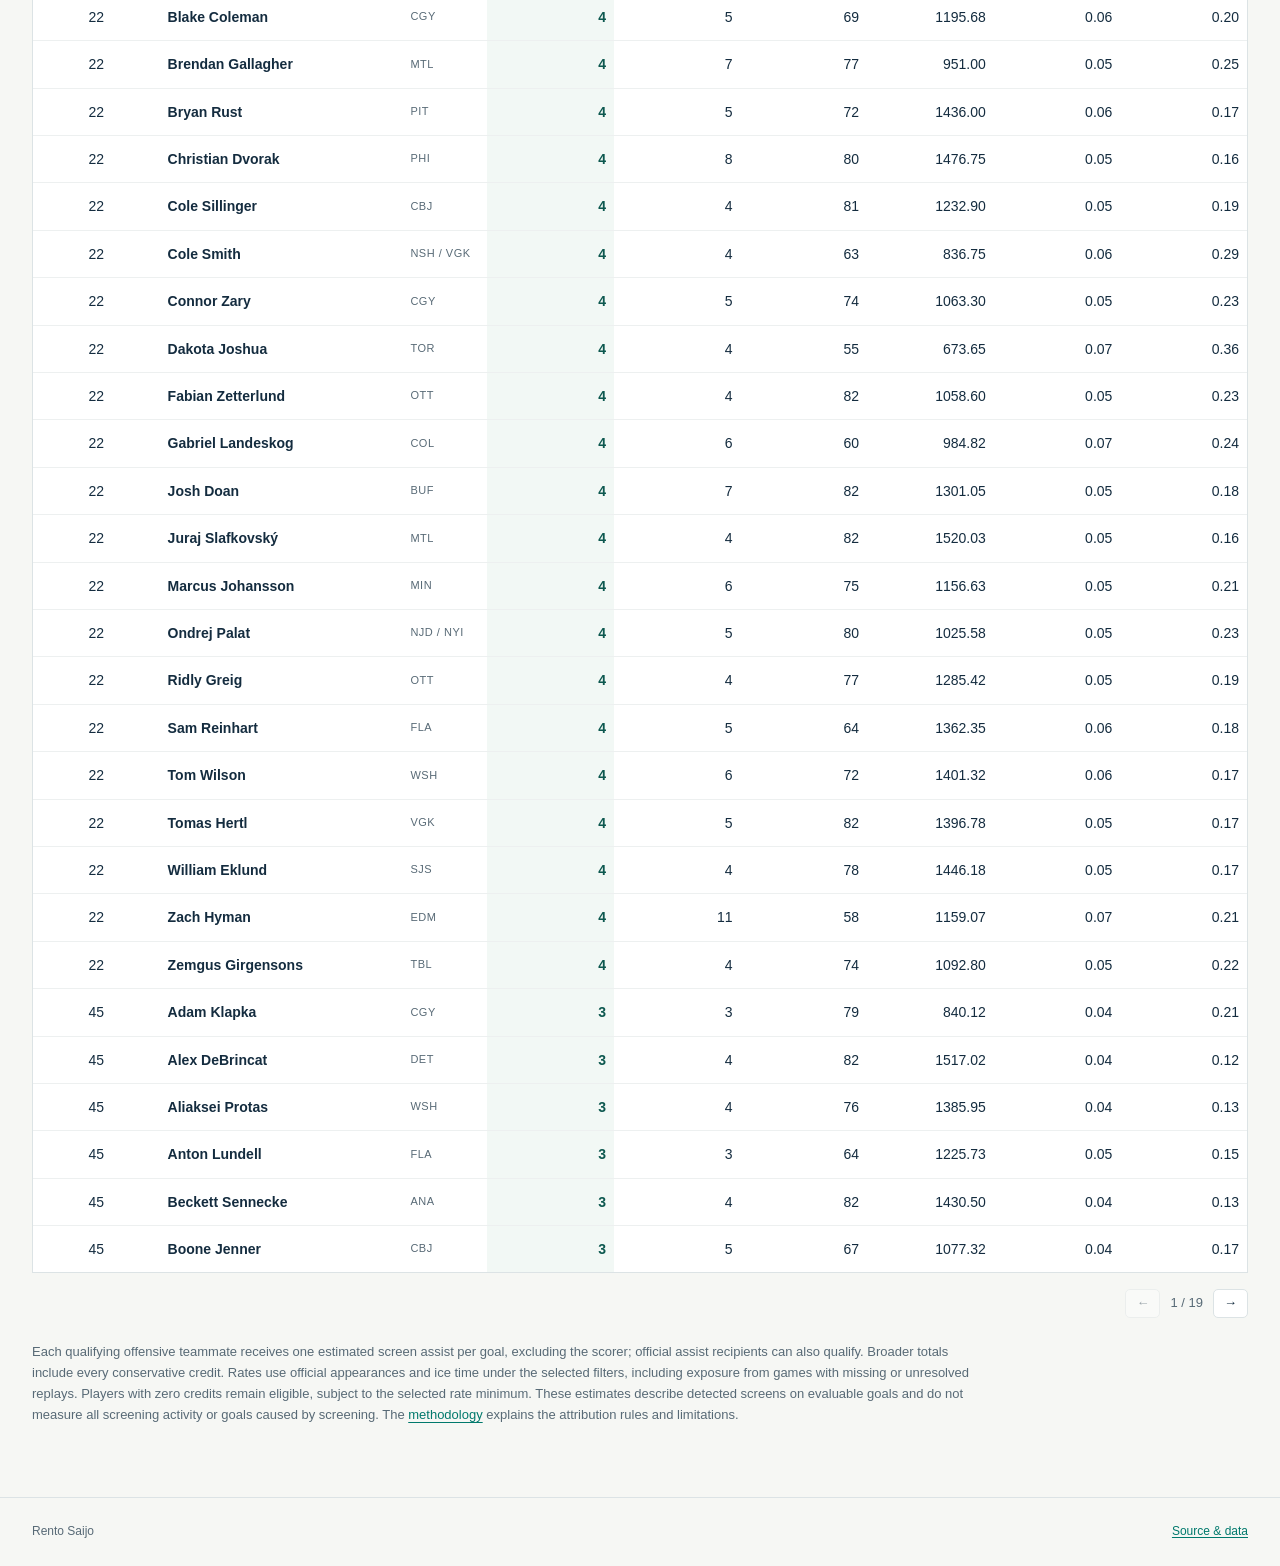
==== commit d3f2008f: "Refine ranking controls" ====
--- a/docs/index.html
+++ b/docs/index.html
@@ -3,34 +3,34 @@
 <head>
   <meta charset="utf-8">
   <meta name="viewport" content="width=device-width, initial-scale=1">
-  <title>Player rankings · Screen Assist in the NHL</title>
+  <title>Player rankings · Screen Assists in the NHL</title>
   <meta name="description" content="Estimated NHL screen assists with conservative and broader totals, playing-time rates, and animated goal replays.">
   <link rel="stylesheet" href="assets/style.css">
   <script src="assets/app.js" defer></script>
 </head>
 <body data-page="rankings">
   <a href="#main" class="skip">Skip to rankings</a>
-  <header><div class="nav"><a class="brand" href="index.html">Screen Assist in the NHL</a><nav aria-label="Main"><a href="index.html" aria-current="page">Rankings</a><a href="methodology.html">Methodology</a><a href="research.html">Research</a></nav></div></header>
+  <header><div class="nav"><a class="brand" href="index.html">Screen Assists in the NHL</a><nav aria-label="Main"><a href="index.html" aria-current="page">Rankings</a><a href="methodology.html">Methodology</a><a href="research.html">Research</a></nav></div></header>
   <main id="main">
     <h1>Player rankings</h1>
-    <p class="intro">Compare estimated screen-assist totals and rates, and select a player to inspect their credited goals.</p>
+    <p class="intro">Screen assists credit offensive teammates who obstruct the goaltender’s view during a scoring shot, even when they do not receive an official assist. We use public NHL replay tracking to estimate these contributions under conservative and broader definitions, with a replay available for each credited goal.</p>
     <section aria-label="Player rankings">
       <div class="filters">
-        <label>Season<select id="season"><option value="20262027">2026–27</option><option value="20252026">2025–26</option><option value="20242025">2024–25</option><option value="20232024">2023–24</option><option value="all">All seasons</option></select></label>
+        <label>Season<select id="season"><option value="20262027">2026–27</option><option value="20252026" selected>2025–26</option><option value="20242025">2024–25</option><option value="20232024">2023–24</option><option value="all">All seasons</option></select></label>
         <label>Competition<select id="phase"><option value="2">Regular season</option><option value="3">Playoffs</option><option value="all">Both</option></select></label>
         <label>Team<select id="team"><option value="all">All teams</option></select></label>
         <label>Find a player<input id="search" type="search" placeholder="Search by name" autocomplete="off"></label>
       </div>
       <div class="ranking-tools">
         <label>Rate definition<select id="definition"><option value="conservative">Conservative</option><option value="broader">Broader</option></select></label>
-        <label>Rank by<select id="metric"><option value="count">Screen assists</option><option value="per_game">Screen assists per game</option><option value="per60">Screen assists per 60 min</option></select></label>
+        <label class="metric-control">Rank by<select id="metric"><option value="count">Screen assists</option><option value="per_game">Screen assists per game</option><option value="per60">Screen assists per 60 min</option></select></label>
         <label class="exposure-control" id="minimum-control" hidden><span id="minimum-label">Minimum games</span><input id="minimum" type="number" min="0" step="1" value="5"></label>
         <button id="download" class="download" disabled>Download filtered CSV ↓</button>
       </div>
       <div class="table-wrap"><table id="rankings">
         <caption class="skip">Estimated screen-assist rankings. Select a player to explore credited goals.</caption>
         <colgroup><col class="numeric-column"><col class="player-column"><col class="team-column"><col span="6" class="numeric-column"></colgroup>
-        <thead><tr><th scope="col">Rank</th><th scope="col"><button data-sort="name">Player</button></th><th scope="col">Team</th><th scope="col" aria-sort="descending"><button data-sort="conservative">Conservative</button></th><th scope="col"><button data-sort="broader">Broader</button></th><th scope="col"><button data-sort="games" aria-label="Games played">GP</button></th><th scope="col"><button data-sort="seconds">Minutes</button></th><th scope="col"><button data-sort="per_game">Screen assists<br>per game</button></th><th scope="col"><button data-sort="per60">Screen assists<br>per 60 min</button></th></tr></thead>
+        <thead><tr><th scope="col">Rank</th><th scope="col"><button data-sort="name">Player</button></th><th scope="col">Team</th><th scope="col" aria-sort="descending"><button data-sort="conservative">Conservative</button></th><th scope="col"><button data-sort="broader">Broader</button></th><th scope="col"><button data-sort="games">Games played</button></th><th scope="col"><button data-sort="seconds">Minutes</button></th><th scope="col"><button data-sort="per_game">Screen assists<br>per game</button></th><th scope="col"><button data-sort="per60">Screen assists<br>per 60 min</button></th></tr></thead>
         <tbody id="rows"><tr><td colspan="9" class="loading">Loading rankings…</td></tr></tbody>
       </table></div>
       <div class="table-bottom"><div class="pager"><button id="previous" aria-label="Previous page" disabled>←</button><span id="page-number" aria-live="polite"></span><button id="next" aria-label="Next page" disabled>→</button></div></div>
--- a/docs/assets/style.css
+++ b/docs/assets/style.css
@@ -28,9 +28,14 @@
 .filters { display: grid; grid-template-columns: 1.05fr 1fr 1fr 1.6fr; gap: 16px; padding: 24px; background: white; border: 1px solid var(--line); border-radius: 8px 8px 0 0; }
 label { display: block; color: var(--muted); font-size: 12px; font-weight: 650; }
 input:not([type='range']):not([type='checkbox']), select { display: block; width: 100%; margin-top: 6px; min-height: 40px; padding: 8px 10px; color: var(--ink); background: white; border: 1px solid #becbd1; border-radius: 4px; font-size: 14px; }
+.filters input, .filters select, .ranking-tools input, .ranking-tools select { height: 40px; }
+.filters select, .ranking-tools select { appearance: none; padding-right: 34px; background-image: url("data:image/svg+xml,%3Csvg xmlns='http://www.w3.org/2000/svg' width='12' height='12' viewBox='0 0 12 12'%3E%3Cpath d='m3 4.5 3 3 3-3' fill='none' stroke='%23586a76' stroke-width='1.5' stroke-linecap='round' stroke-linejoin='round'/%3E%3C/svg%3E"); background-repeat: no-repeat; background-position: right 12px center; background-size: 12px; }
+.filters select:focus, .ranking-tools select:focus, #minimum:focus { outline: none; }
+.filters select:focus-visible, .ranking-tools select:focus-visible, #minimum:focus-visible { outline: 2px solid var(--muted); outline-offset: 2px; }
+#search:focus { border-color: var(--teal); outline: 2px solid #5cae9e; outline-offset: 2px; }
 .ranking-tools { display: flex; flex-wrap: wrap; align-items: end; gap: 16px; padding: 16px 24px; background: #fcfdfb; border: 1px solid var(--line); border-top: 0; }
 .ranking-tools label { min-width: 140px; }
-.ranking-tools .exposure-control { min-width: 110px; max-width: 120px; }
+.ranking-tools .exposure-control { min-width: 100px; max-width: 110px; white-space: nowrap; }
 .ranking-tools .download { margin-left: auto; font-size: 13px; }
 .table-wrap { overflow-x: auto; border: 1px solid var(--line); border-top: 0; background: white; }
 table { width: 100%; border-collapse: collapse; white-space: nowrap; font-size: 14px; font-variant-numeric: tabular-nums; }
@@ -84,6 +89,7 @@
 .loading, .error { padding: 36px 20px; text-align: center; color: var(--muted); }
 .error { color: #9d3d32; }
 [hidden] { display: none !important; }
+.ranking-tools .exposure-control[hidden] { display: block !important; visibility: hidden; }
 dialog { width: min(1180px, calc(100% - 36px)); max-height: calc(100dvh - 40px); border: 0; padding: 0; border-radius: 10px; color: var(--ink); box-shadow: 0 20px 80px #142c3f55; }
 dialog::backdrop { background: #0a1b29b8; }
 .dialog-head { display: flex; justify-content: space-between; align-items: start; gap: 18px; padding: 22px 26px 16px; border-bottom: 1px solid var(--line); }
@@ -145,6 +151,7 @@
   nav { width: 100%; }
   .filters { gap: 12px; padding: 14px; }
   .filters label:last-child { grid-column: 1 / -1; }
+  .ranking-tools .metric-control { flex-basis: 100%; }
   th, td { padding: 12px 10px; }
   #rankings th:nth-child(2), #rankings td:nth-child(2) { position: sticky; left: 0; background: white; z-index: 1; }
   #rankings th:nth-child(2) { background: #eef2f2; }
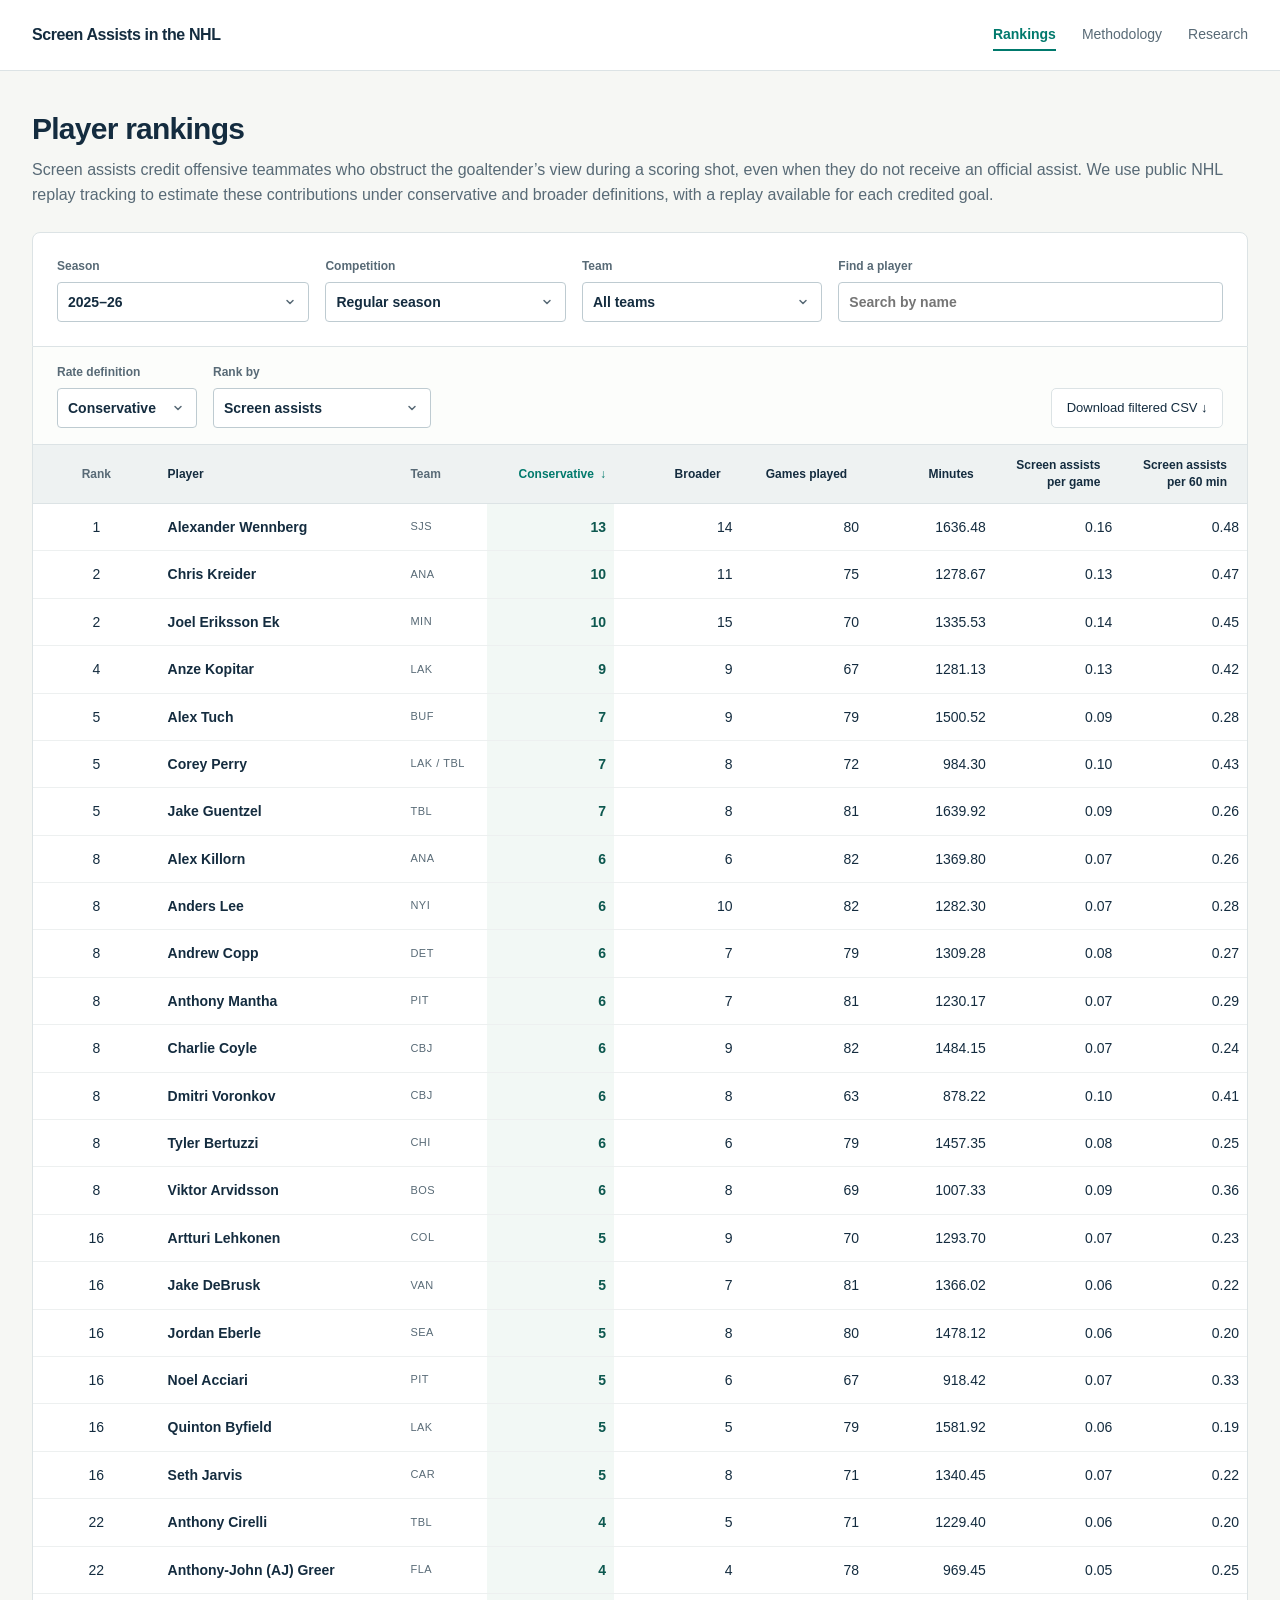
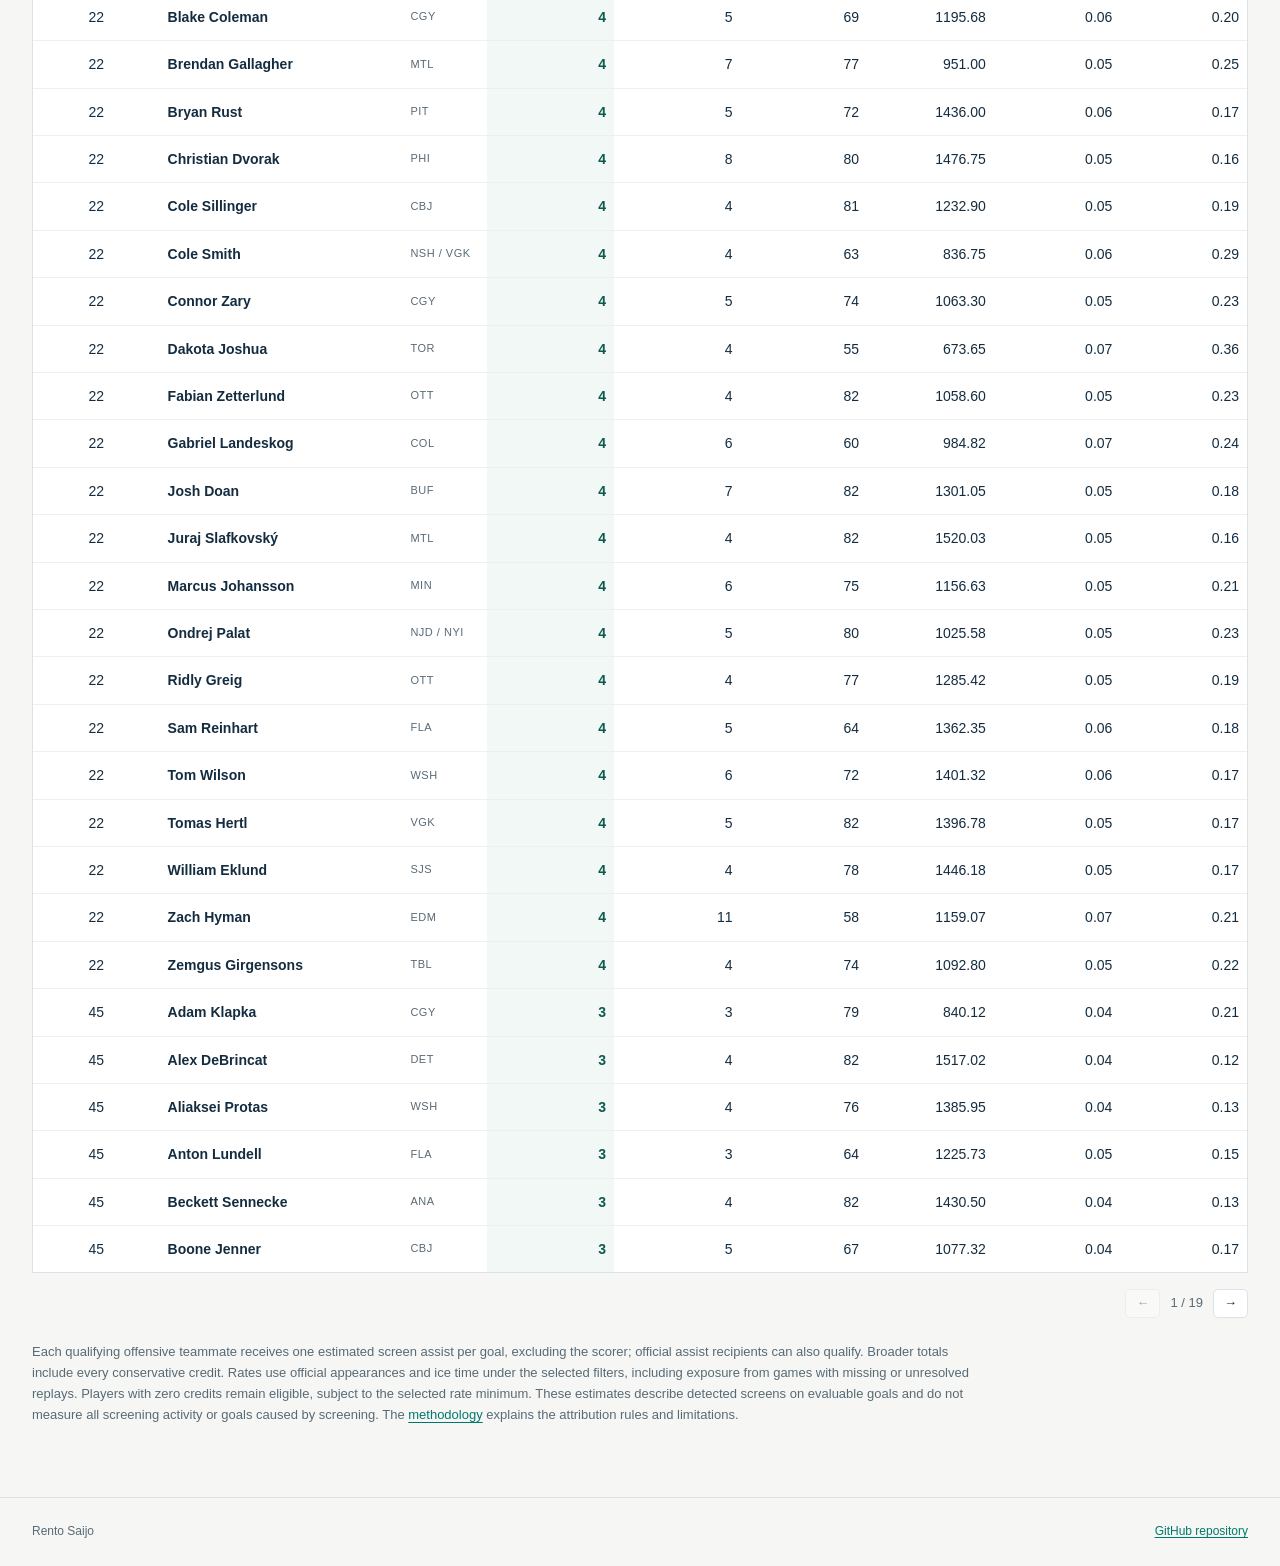
==== commit fcdb7826: "Rename repository link" ====
--- a/docs/index.html
+++ b/docs/index.html
@@ -39,6 +39,6 @@
       <p>Each qualifying offensive teammate receives one estimated screen assist per goal, excluding the scorer; official assist recipients can also qualify. Broader totals include every conservative credit. Rates use official appearances and ice time under the selected filters, including exposure from games with missing or unresolved replays. Players with zero credits remain eligible, subject to the selected rate minimum. These estimates describe detected screens on evaluable goals and do not measure all screening activity or goals caused by screening. The <a href="methodology.html">methodology</a> explains the attribution rules and limitations.</p>
     </div>
   </main>
-  <footer><div class="footer-inner"><span>Rento Saijo</span><a href="https://github.com/RentoSaijo/NHL_ScreenAssists">Source &amp; data</a></div></footer>
+  <footer><div class="footer-inner"><span>Rento Saijo</span><a href="https://github.com/RentoSaijo/NHL_ScreenAssists">GitHub repository</a></div></footer>
 </body>
 </html>
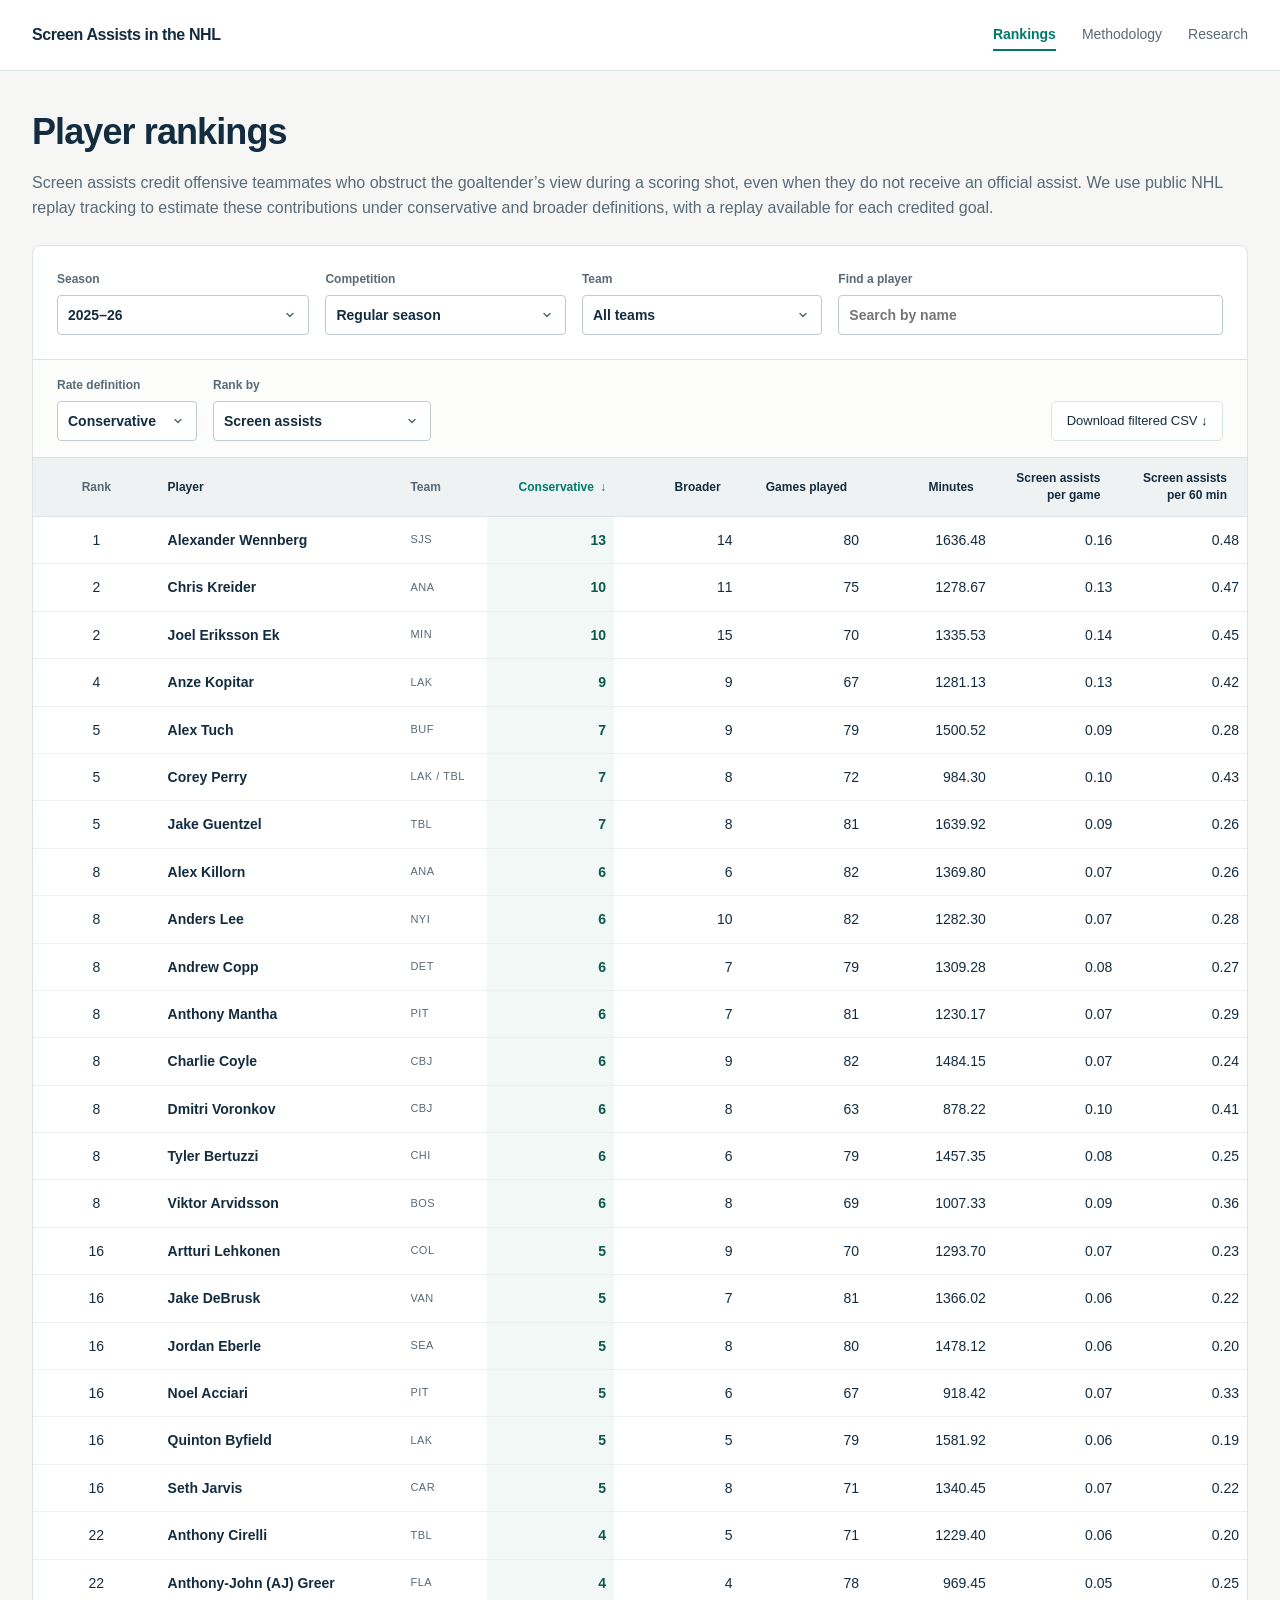
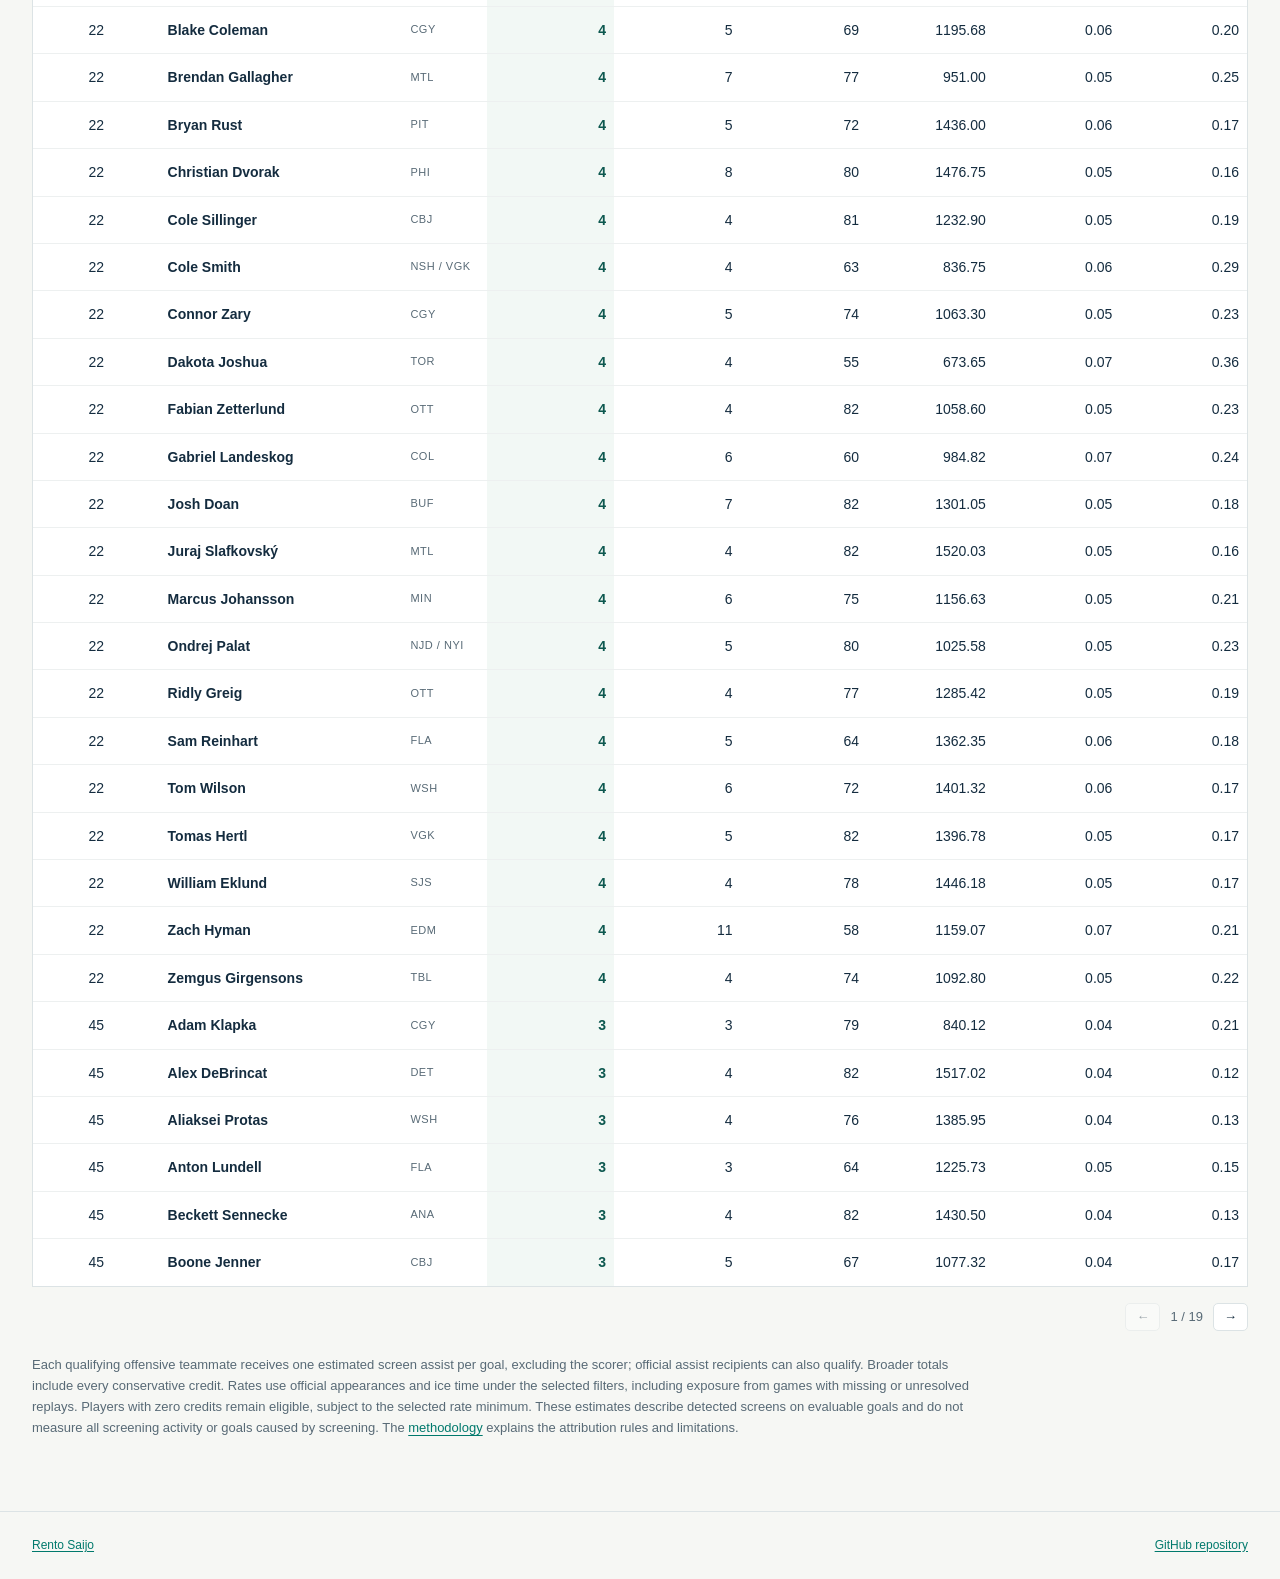
==== commit fe4e1193: "Refine replay presentation" ====
--- a/docs/index.html
+++ b/docs/index.html
@@ -39,6 +39,6 @@
       <p>Each qualifying offensive teammate receives one estimated screen assist per goal, excluding the scorer; official assist recipients can also qualify. Broader totals include every conservative credit. Rates use official appearances and ice time under the selected filters, including exposure from games with missing or unresolved replays. Players with zero credits remain eligible, subject to the selected rate minimum. These estimates describe detected screens on evaluable goals and do not measure all screening activity or goals caused by screening. The <a href="methodology.html">methodology</a> explains the attribution rules and limitations.</p>
     </div>
   </main>
-  <footer><div class="footer-inner"><span>Rento Saijo</span><a href="https://github.com/RentoSaijo/NHL_ScreenAssists">GitHub repository</a></div></footer>
+  <footer><div class="footer-inner"><a href="https://github.com/RentoSaijo">Rento Saijo</a><a href="https://github.com/RentoSaijo/NHL_ScreenAssists">GitHub repository</a></div></footer>
 </body>
 </html>
--- a/docs/assets/style.css
+++ b/docs/assets/style.css
@@ -23,7 +23,6 @@
 h3 { font-size: 19px; margin: 28px 0 10px; }
 p { margin: 0 0 18px; }
 .intro { max-width: 740px; font-size: 18px; color: var(--muted); line-height: 1.6; }
-body[data-page='rankings'] h1 { font-size: 30px; margin-bottom: 10px; }
 body[data-page='rankings'] .intro { font-size: 16px; max-width: none; margin-bottom: 24px; }
 .filters { display: grid; grid-template-columns: 1.05fr 1fr 1fr 1.6fr; gap: 16px; padding: 24px; background: white; border: 1px solid var(--line); border-radius: 8px 8px 0 0; }
 label { display: block; color: var(--muted); font-size: 12px; font-weight: 650; }
@@ -90,7 +89,7 @@
 .error { color: #9d3d32; }
 [hidden] { display: none !important; }
 .ranking-tools .exposure-control[hidden] { display: block !important; visibility: hidden; }
-dialog { width: min(1180px, calc(100% - 36px)); max-height: calc(100dvh - 40px); border: 0; padding: 0; border-radius: 10px; color: var(--ink); box-shadow: 0 20px 80px #142c3f55; }
+dialog { width: min(1180px, calc(100% - 36px)); max-width: none; max-height: calc(100dvh - 40px); border: 0; padding: 0; border-radius: 10px; color: var(--ink); box-shadow: 0 20px 80px #142c3f55; }
 dialog::backdrop { background: #0a1b29b8; }
 .dialog-head { display: flex; justify-content: space-between; align-items: start; gap: 18px; padding: 22px 26px 16px; border-bottom: 1px solid var(--line); }
 .dialog-head h2 { margin: 0 0 5px; font-size: 26px; }
@@ -113,16 +112,16 @@
 .controls button { min-width: 64px; padding: 5px 8px; font-size: 13px; }
 .controls input[type='range'] { flex: 1; min-width: 40px; accent-color: var(--teal); }
 .controls select { width: 72px; min-height: 32px; margin: 0; padding: 4px; font-size: 12px; }
-.replay-options { display: flex; align-items: center; justify-content: space-between; gap: 14px; margin-top: 12px; }
-.replay-options label { font-size: 12px; display: inline-flex; align-items: center; gap: 5px; }
-.replay-time { font-size: 12px; font-variant-numeric: tabular-nums; }
+.replay-options { display: grid; grid-template-columns: minmax(0, 1fr) auto; align-items: center; gap: 8px; margin-top: 12px; }
+.replay-options label { font-size: 12px; display: inline-flex; align-items: center; gap: 5px; white-space: nowrap; }
+.replay-time { font-size: 12px; font-variant-numeric: tabular-nums; white-space: nowrap; }
 .legend { display: flex; flex-wrap: wrap; gap: 8px 18px; font-size: 11px; color: var(--muted); margin: 12px 0 9px; }
 .legend i { display: inline-block; width: 8px; height: 8px; border-radius: 50%; margin-right: 5px; background: var(--teal); }
 .legend .selected { background: var(--orange); }
 .legend .defender { background: #85959f; }
 .legend .puck { background: #101b23; }
 .replay-caption { font-size: 11px; color: var(--muted); line-height: 1.6; margin-bottom: 10px; }
-.replay-links { display: flex; gap: 18px; font-size: 12px; }
+.replay-links { display: flex; flex-wrap: wrap; gap: 8px 18px; font-size: 12px; }
 .example-buttons { display: flex; flex-wrap: wrap; gap: 10px; margin: 22px 0; }
 .example-buttons button { text-align: left; font-size: 14px; }
 .skip { position: absolute; left: 15px; top: -100px; background: white; padding: 8px; z-index: 20; }
@@ -162,5 +161,4 @@
   .reading figure { padding: 8px; }
   canvas { aspect-ratio: 1.12; }
   .controls { gap: 6px; }
-  .replay-options { flex-wrap: wrap; gap: 6px; }
 }
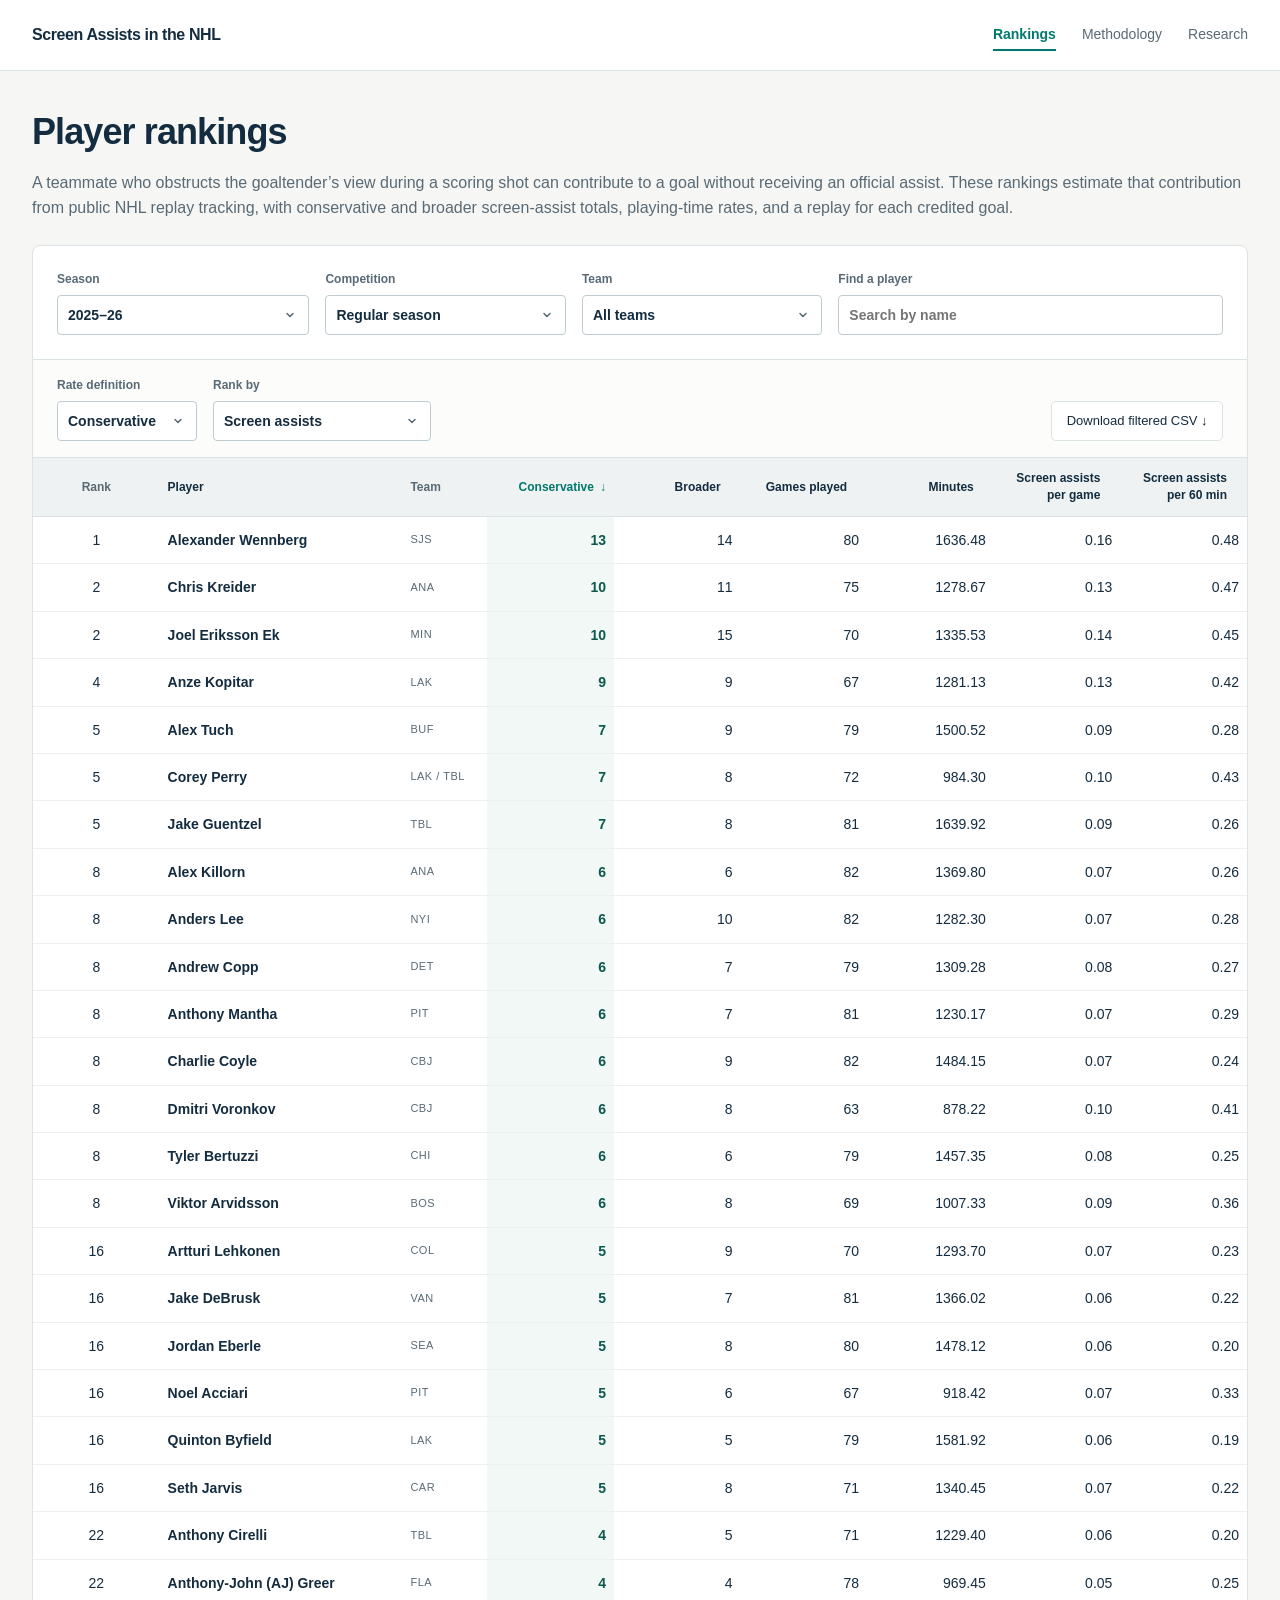
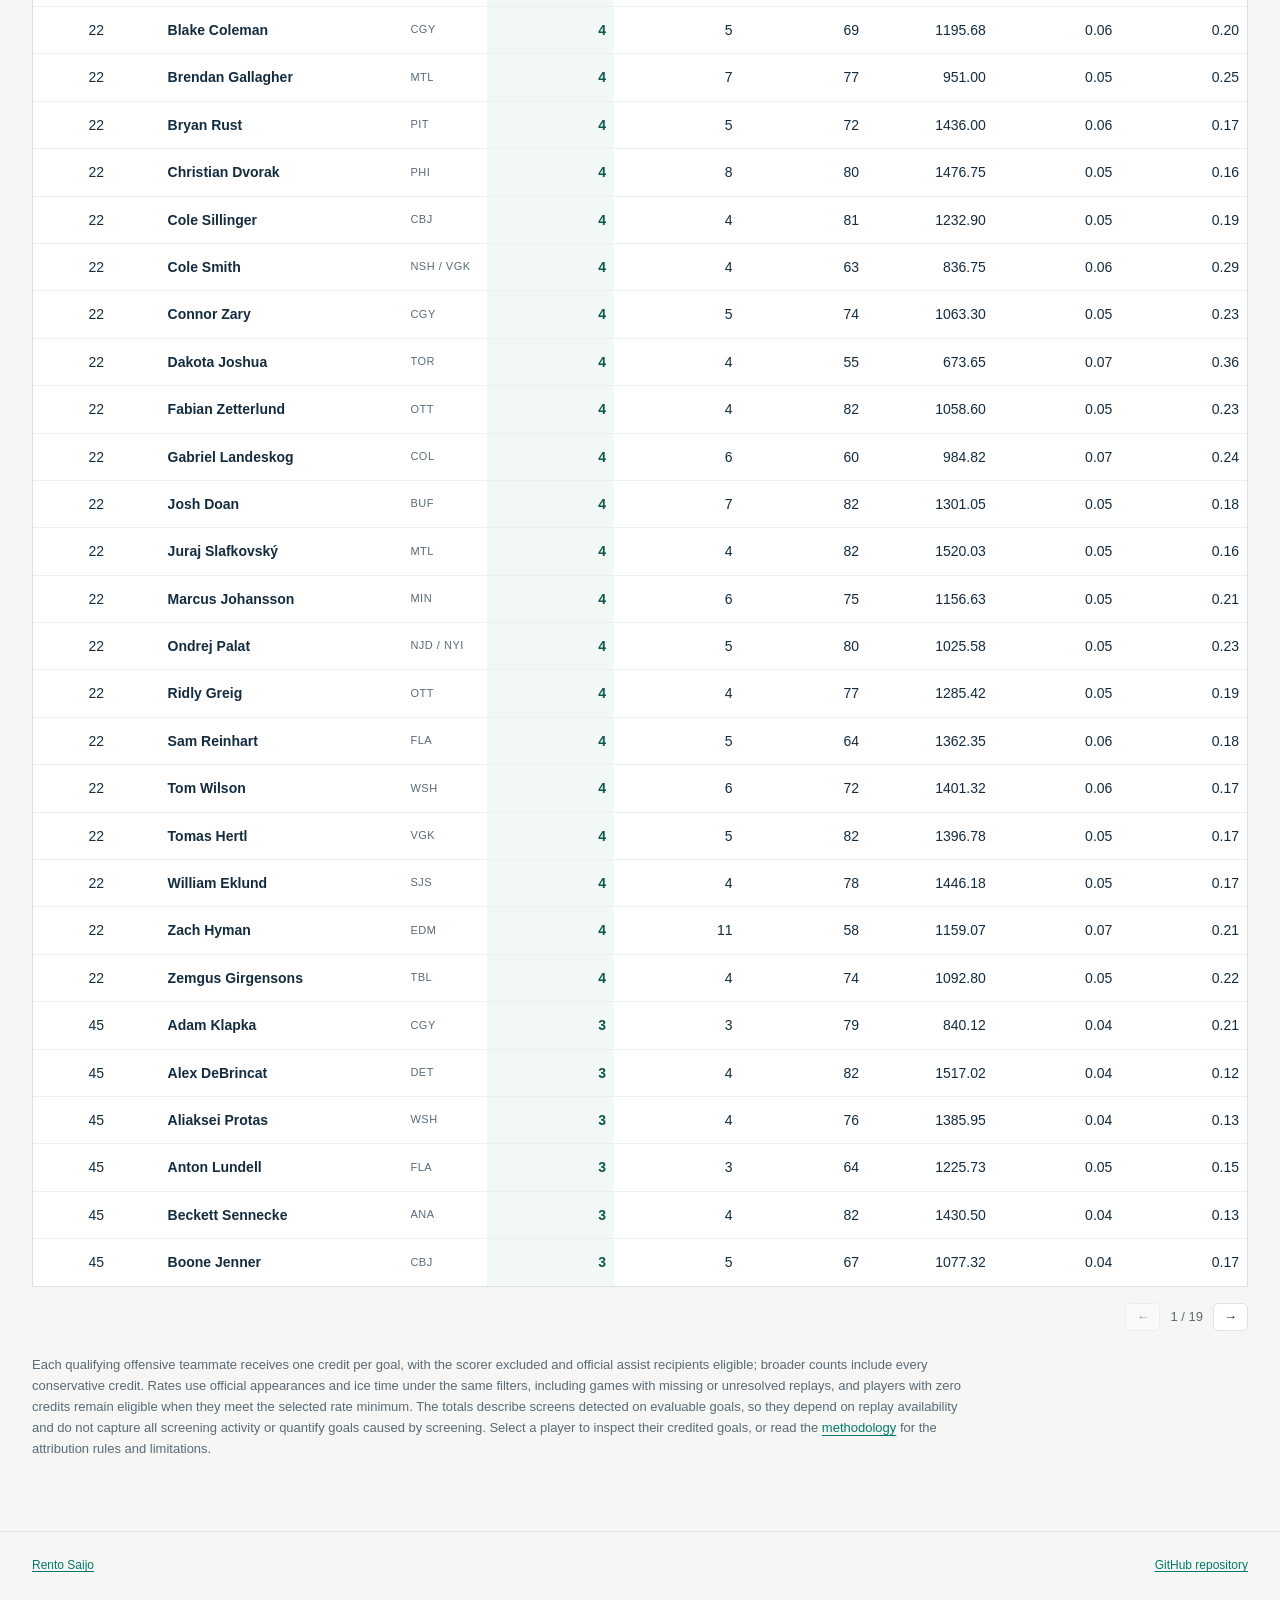
==== commit 33f74c55: "Revise research prose" ====
--- a/docs/index.html
+++ b/docs/index.html
@@ -4,7 +4,7 @@
   <meta charset="utf-8">
   <meta name="viewport" content="width=device-width, initial-scale=1">
   <title>Player rankings · Screen Assists in the NHL</title>
-  <meta name="description" content="Estimated NHL screen assists with conservative and broader totals, playing-time rates, and animated goal replays.">
+  <meta name="description" content="Player rankings for estimated NHL screen assists, with conservative and broader counts, rates per game and per 60 minutes, and credited-goal replays.">
   <link rel="stylesheet" href="assets/style.css">
   <script src="assets/app.js" defer></script>
 </head>
@@ -13,7 +13,7 @@
   <header><div class="nav"><a class="brand" href="index.html">Screen Assists in the NHL</a><nav aria-label="Main"><a href="index.html" aria-current="page">Rankings</a><a href="methodology.html">Methodology</a><a href="research.html">Research</a></nav></div></header>
   <main id="main">
     <h1>Player rankings</h1>
-    <p class="intro">Screen assists credit offensive teammates who obstruct the goaltender’s view during a scoring shot, even when they do not receive an official assist. We use public NHL replay tracking to estimate these contributions under conservative and broader definitions, with a replay available for each credited goal.</p>
+    <p class="intro">A teammate who obstructs the goaltender’s view during a scoring shot can contribute to a goal without receiving an official assist. These rankings estimate that contribution from public NHL replay tracking, with conservative and broader screen-assist totals, playing-time rates, and a replay for each credited goal.</p>
     <section aria-label="Player rankings">
       <div class="filters">
         <label>Season<select id="season"><option value="20262027">2026–27</option><option value="20252026" selected>2025–26</option><option value="20242025">2024–25</option><option value="20232024">2023–24</option><option value="all">All seasons</option></select></label>
@@ -28,7 +28,7 @@
         <button id="download" class="download" disabled>Download filtered CSV ↓</button>
       </div>
       <div class="table-wrap"><table id="rankings">
-        <caption class="skip">Estimated screen-assist rankings. Select a player to explore credited goals.</caption>
+        <caption class="skip">Estimated screen assists by player. Selecting a player opens their list of credited goals.</caption>
         <colgroup><col class="numeric-column"><col class="player-column"><col class="team-column"><col span="6" class="numeric-column"></colgroup>
         <thead><tr><th scope="col">Rank</th><th scope="col"><button data-sort="name">Player</button></th><th scope="col">Team</th><th scope="col" aria-sort="descending"><button data-sort="conservative">Conservative</button></th><th scope="col"><button data-sort="broader">Broader</button></th><th scope="col"><button data-sort="games">Games played</button></th><th scope="col"><button data-sort="seconds">Minutes</button></th><th scope="col"><button data-sort="per_game">Screen assists<br>per game</button></th><th scope="col"><button data-sort="per60">Screen assists<br>per 60 min</button></th></tr></thead>
         <tbody id="rows"><tr><td colspan="9" class="loading">Loading rankings…</td></tr></tbody>
@@ -36,7 +36,7 @@
       <div class="table-bottom"><div class="pager"><button id="previous" aria-label="Previous page" disabled>←</button><span id="page-number" aria-live="polite"></span><button id="next" aria-label="Next page" disabled>→</button></div></div>
     </section>
     <div class="notes">
-      <p>Each qualifying offensive teammate receives one estimated screen assist per goal, excluding the scorer; official assist recipients can also qualify. Broader totals include every conservative credit. Rates use official appearances and ice time under the selected filters, including exposure from games with missing or unresolved replays. Players with zero credits remain eligible, subject to the selected rate minimum. These estimates describe detected screens on evaluable goals and do not measure all screening activity or goals caused by screening. The <a href="methodology.html">methodology</a> explains the attribution rules and limitations.</p>
+      <p>Each qualifying offensive teammate receives one credit per goal, with the scorer excluded and official assist recipients eligible; broader counts include every conservative credit. Rates use official appearances and ice time under the same filters, including games with missing or unresolved replays, and players with zero credits remain eligible when they meet the selected rate minimum. The totals describe screens detected on evaluable goals, so they depend on replay availability and do not capture all screening activity or quantify goals caused by screening. Select a player to inspect their credited goals, or read the <a href="methodology.html">methodology</a> for the attribution rules and limitations.</p>
     </div>
   </main>
   <footer><div class="footer-inner"><a href="https://github.com/RentoSaijo">Rento Saijo</a><a href="https://github.com/RentoSaijo/NHL_ScreenAssists">GitHub repository</a></div></footer>
